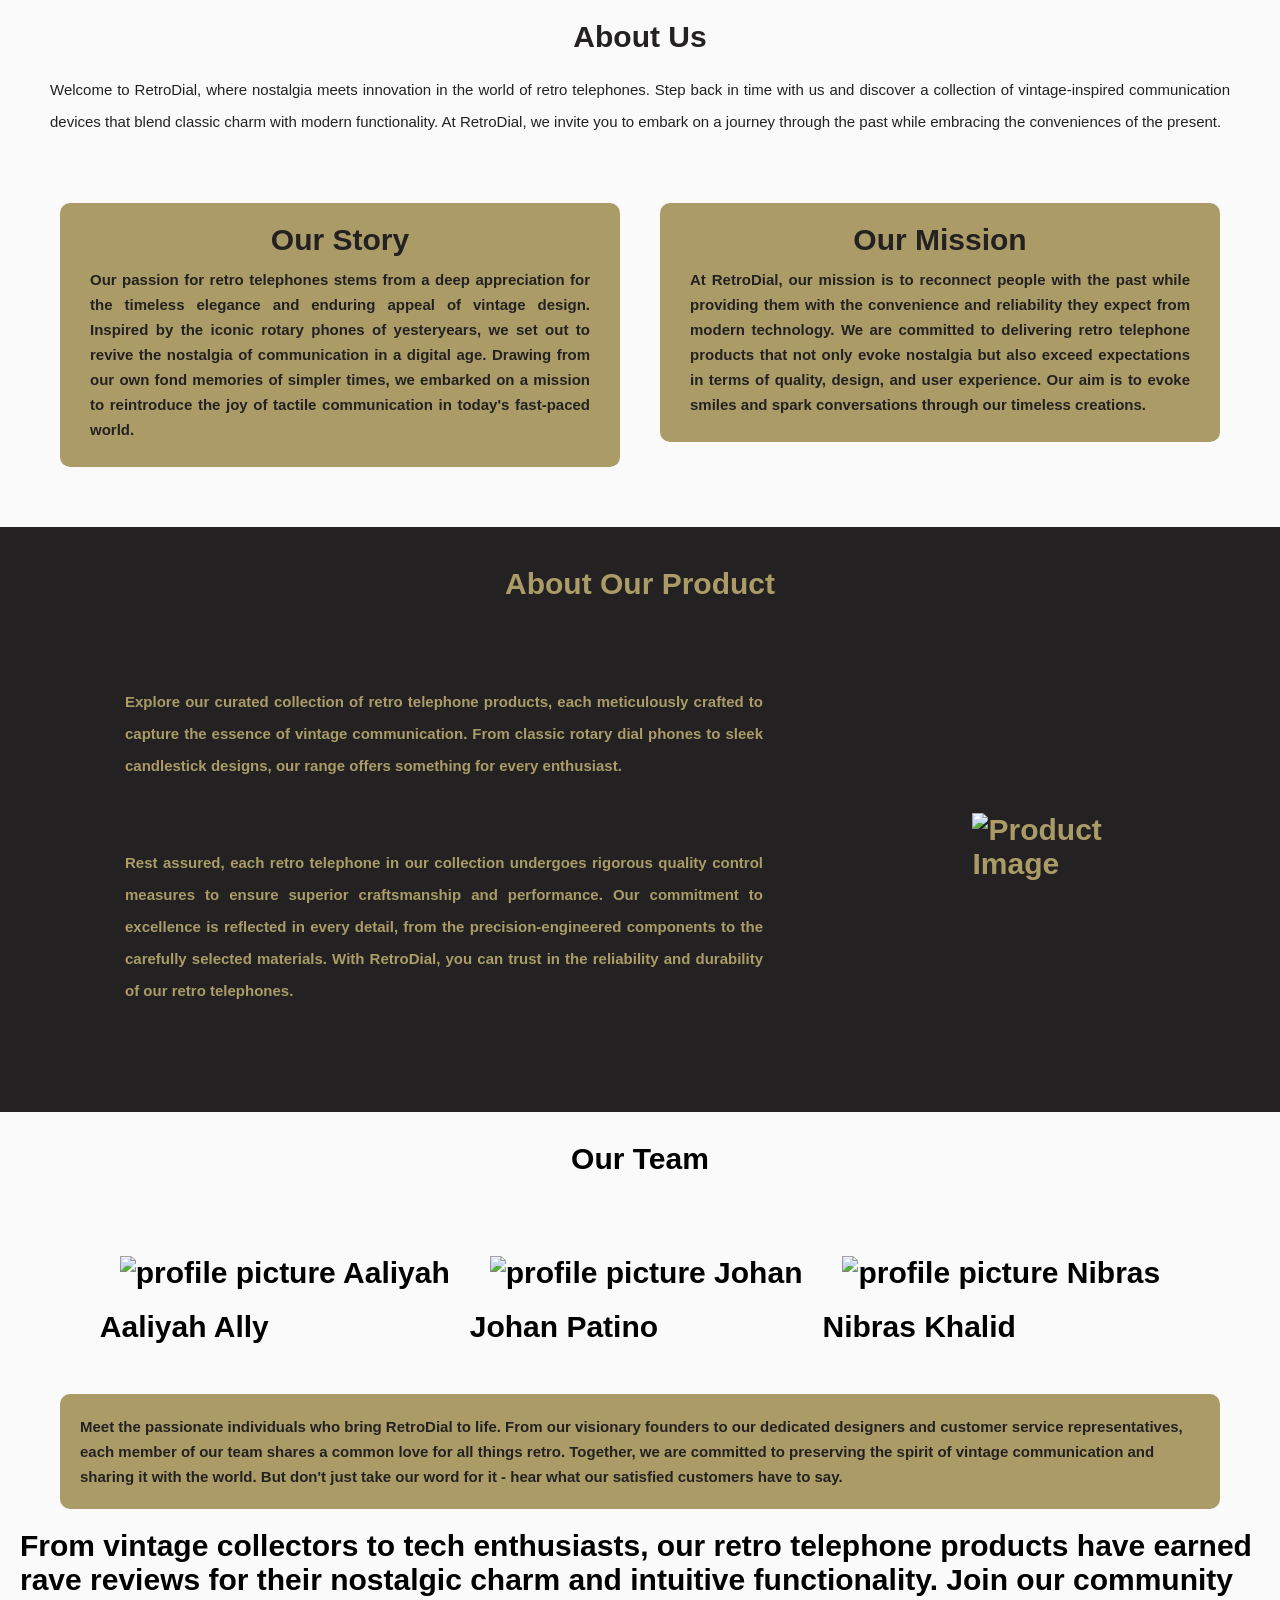
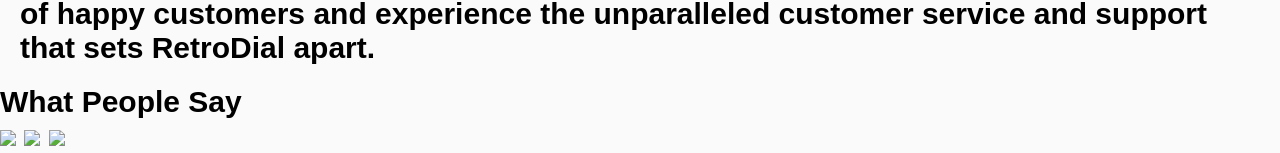
==== FINAL PROJECT/aboutpage.html @ 5457e92c "Update aboutpage.html" ====
<!DOCTYPE html>
<html lang="en">
<head>
    <meta charset="UTF-8">
    <meta name="viewport" content="width=device-width, initial-scale=1.0">
    <title>Aboutpage</title>
    <link  rel="stylesheet" href="about.css">       <!--links it to the stylesheet to apply css styles-->
</head>
<body>
        <main class="about-section">        <!--We can use semantic elements for readability-->   
                <h1 class="aboutUs">About Us</h1>

                <p class="text1">
                    Welcome to RetroDial, where nostalgia meets innovation in the world of retro telephones. 
                    Step back in time with us and discover a collection of vintage-inspired communication devices that blend classic charm with modern functionality. 
                    At RetroDial, we invite you to embark on a journey through the past while embracing the conveniences of the present.
                </p>

                <section class="StoryMission">
                    <div id="story-container">
                        <h3>Our Story</h3>
                        <p class="story">
                            Our passion for retro telephones stems from a deep appreciation for the timeless elegance and enduring appeal of vintage design. 
                            Inspired by the iconic rotary phones of yesteryears, we set out to revive the nostalgia of communication in a digital age. 
                            Drawing from our own fond memories of simpler times, we embarked on a mission to reintroduce the joy of tactile communication in today's fast-paced world.
                        </p>
                    </div>
                    <div id="mission-container">
                        <h3>Our Mission</h3>
                        <p class="mission">
                            At RetroDial, our mission is to reconnect people with the past while providing them with the convenience and reliability they expect from modern technology. 
                            We are committed to delivering retro telephone products that not only evoke nostalgia but also exceed expectations in terms of quality, design, and user experience. 
                            Our aim is to evoke smiles and spark conversations through our timeless creations.
                        </p>
                    </div>
                </section>
                <section  class="product-container">
                    <h1 class="heading2">About Our Product</h1>
                    <section  class="ProductInfo">
                        <article class="rangeQuality">
                            <div class="center-container">
                                <p class="range">
                                    Explore our curated collection of retro telephone products, each meticulously crafted to capture the essence of vintage communication. 
                                    From classic rotary dial phones to sleek candlestick designs, our range offers something for every enthusiast.
                                </p>
                                <p class="quality">
                                    Rest assured, each retro telephone in our collection undergoes rigorous quality control measures to ensure superior craftsmanship and performance. 
                                    Our commitment to excellence is reflected in every detail, from the precision-engineered components to the carefully selected materials. 
                                    With RetroDial, you can trust in the reliability and durability of our retro telephones.
                                </p>
                            </div>
                        </article>
                        <div class="image">
                             <img class="productImage" src="images /retroTelephone.png" alt="Product Image">
                        </div>  
                    </section>
                </section>

                <section  class="TR">
                    <h1 class="heading3">Our Team</h1>
                    <section  class="teamInfo">
                        <article class="teamReviews">
                            <section class="profile-container">
                                <div class="profileA">
                                    <img id="Aaliyah" src="images/Aaliyah.png" alt="profile picture Aaliyah"> 
                                    <p class="Aaliyah">Aaliyah Ally</p> 
                                </div> 
                                <div class="profileJ">
                                    <img id="Johan" src="images/Johan.png" alt="profile picture Johan">  
                                    <p class="Johan">Johan Patino</p>
                                </div> 
                                <div class="profileN">
                                    <img id="Nibras" src="images/Nibras.png" alt="profile picture Nibras">
                                    <p class="Nibras">Nibras Khalid</p>
                                </div> 
                            </section>
                            <p class="teamMembers">
                                Meet the passionate individuals who bring RetroDial to life. 
                                From our visionary founders to our dedicated designers and customer service representatives, each member of our team shares a common love for all things retro. 
                                Together, we are committed to preserving the spirit of vintage communication and sharing it with the world.
                                But don't just take our word for it - hear what our satisfied customers have to say. 
                            </p>
                            <p class="reviews">
                                From vintage collectors to tech enthusiasts, our retro telephone products have earned rave reviews for their nostalgic charm and intuitive functionality. 
                                Join our community of happy customers and experience the unparalleled customer service and support that sets RetroDial apart.
                            </p>
                        </article>
                    </section>
                </section>
                <section  class="ourReviews">
                    <h1 class="heading4">What People Say</h1>
                    <div  class="imageContainer">
                        <img src="images/12356.jpg">
                        <img src="images/213.jpg">
                        <img src="images/2148613052.jpg">
                    </div>
                </section>
        </main>
</body>
</html>
---- FINAL PROJECT/about.css ----
* {
    margin: 0;
    padding: 0;
    font-family: "open sans" ,sans-serif;
    box-sizing: border-box;
    font-size: 30px;
    font-weight: 700;
 }

body {
    font-family: 'Poppins', sans-serif;
    margin: 0;
    padding: 0;
    background-color: #fafafa;
    min-height: auto;
}
/* header  */
/* header {
    width: 100vw;
    display: flex; 
    justify-content: space-between;
    align-items: center;
    padding: 0px;
    margin-right: 0px;
    background-color: #897428b2;
    color: white;
    box-shadow: 0 2px 5px rgba(0, 0, 0, 0.1);
}

.logo img {
    max-width: 150px;
    height: auto;
    display: block;
    margin:0 auto;
}

nav ul {
    list-style: none;
    display: flex;
}

nav li {
    margin-right: 20px;
    cursor: pointer;
    font-weight: 500;
    font-size: 16px;
    color: #e0e0e0;
    transition: color 0.3s; 
}

nav li:hover {
    color: #ffffff; 
} */


.aboutUs {
    margin: 20px 50px;
    font-size: 30px;
    font-weight: 900;
    text-align: center;
    color: rgb(35, 33, 33);
}

.text1 {
    font-size: 15px;
    font-weight: 500;
    color: rgb(35, 33, 33);
    line-height: 20px;
    text-align: justify;
    margin-bottom: 25px;
    margin: 0 50px 25px 50px;
    line-height: 32px;
}

.StoryMission {
    display: flex;
    flex-direction: row;
    justify-content: space-between;
    align-items: flex-start;
    margin:  20px;
    padding: 20px;
}

#story-container, #mission-container {
    display: flex;
    flex-direction: column;
    align-items: center;
    width: 50vw;
    border: none;
    border-radius: 10px;
    color: rgb(35, 33, 33);
    background-color: #AB9C67;
    padding-top: 20px;
    margin: 20px;
}

#story-container h3, #mission-container h3 {
    padding-bottom: 10px;
}


.story, .mission {
    font-size: 15px;
    text-align: justify;
    margin-bottom: 25px;
    padding: 0 30px;
    color: rgb(35, 33, 33);
    line-height: 25px;

}
/* ______________________________________________________ */
.heading2 {
    margin: 20px;
    font-size: 30px;
    font-weight: 900;
    text-align: center;
}

.product-container {
    background-color:rgb(35, 33, 33);
    color: #AB9C67;
    margin: 0;
    padding: 20px;
}

.ProductInfo {
    display: flex;
    flex-direction: row;
    margin:  20px;
    justify-content: space-evenly;
    
}

.rangeQuality {
    font-size: 15px;
    width: 80%;
    line-height: 20px;
    text-align: justify;
    /* margin-bottom: 25px; */
    padding: 20px 30px;
}

.range, .quality {
    font-size: 15px;
    width: 80%;
    line-height: 20px;
    text-align: justify;
    margin: 25px;
    padding: 20px 30px;
    line-height: 32px;

}

.image {
    display: flex;
    flex-direction: column;
    align-items: center;
    justify-content: center;
    margin-right: 50px;
}

.productImage {
    max-width: 30vw; 
    height: auto; 
    margin: 0 auto; 
}

/* ____________________________________________________________ */

.TR {
    background-color: #fafafa;
}

.heading3 {
    margin: 30px 20px;
    font-size: 30px;
    font-weight: 900;
    text-align: center;
}

.profileP {
    display: flex;
    justify-content: space-evenly;
}

#Aaliyah, #Johan, #Nibras {
    display: flex;
    justify-content: center;
    margin: 20px;
}

.profile-container {
    display: flex;
    justify-content: space-evenly;
    margin: 30px;
}

.teamMembers {
    display: flex;
    flex-direction: column;
    align-items: center;
    border-radius: 10px;
    color: rgb(35, 33, 33);
    background-color: #AB9C67;
    padding: 20px;
    margin: 20px 40px;
    font-size: 15px;
    line-height: 25px;
}

.teamReviews {
    display: flex;
    flex-direction: column;
    margin:  20px;
    justify-content: space-evenly;
    align-items: center;
    
}


/* .footer {
    display: flex;
    flex-flow: row wrap;
    justify-content: space-between;
    width: 100%;
    height: auto;
    background-color: #AB9C67;
    padding: 1em;
    box-shadow: 0 2px 5px rgba(0, 0, 0, 0.1);
}

.copyright {
    font-size: 20px;
    font-weight: 500;
    color: #ffffff;
    padding: 16px;
}

.socials {
    display: flex;
    flex-direction: row;
}

.facebook, .instagram, .threads, .twitter {
    padding: 20px 15px;
} */
 
 @media screen and (max-width:1200px){
    .inner-container {
        padding: 80px;
    }
 }

 @media screen and (max-width:600px){ 
    .about-section {
        background-size: 100%;
        padding: 0;
    }
    .inner-container {
        padding: 60px;
    }
 }
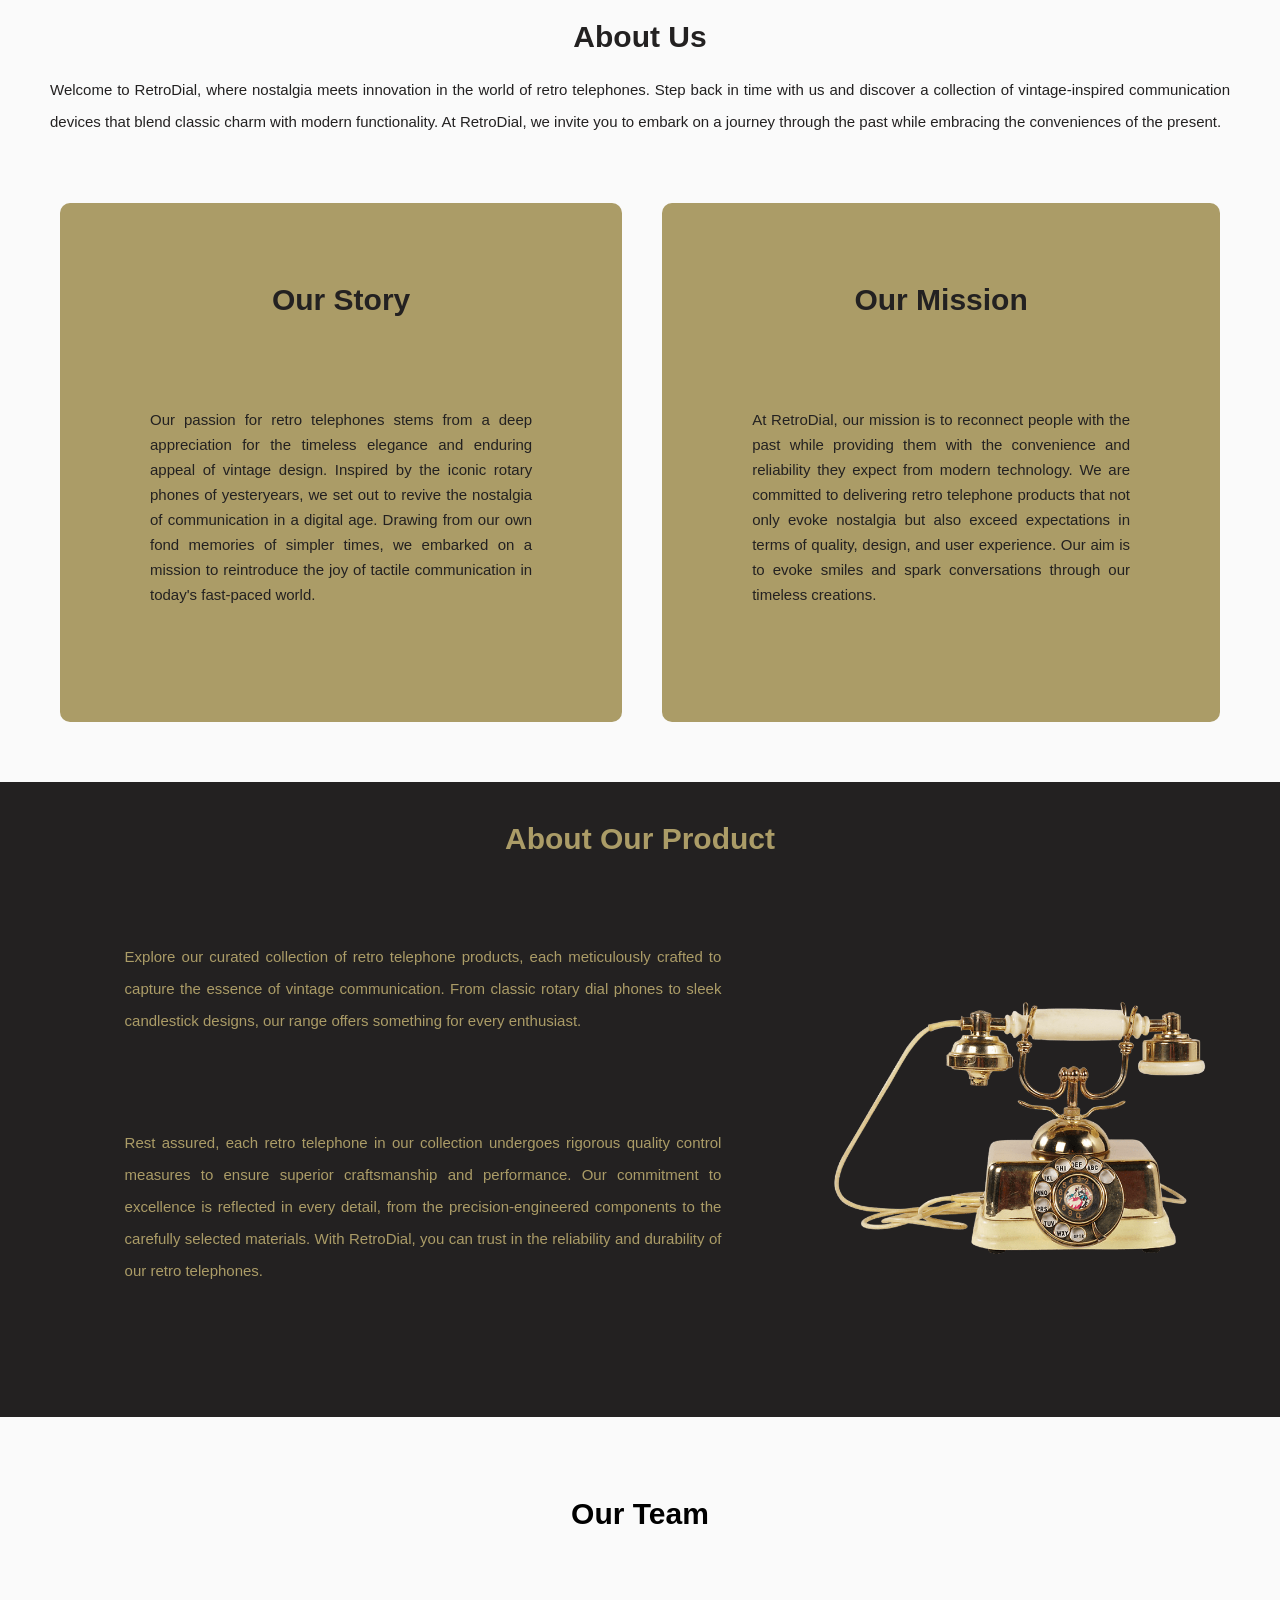
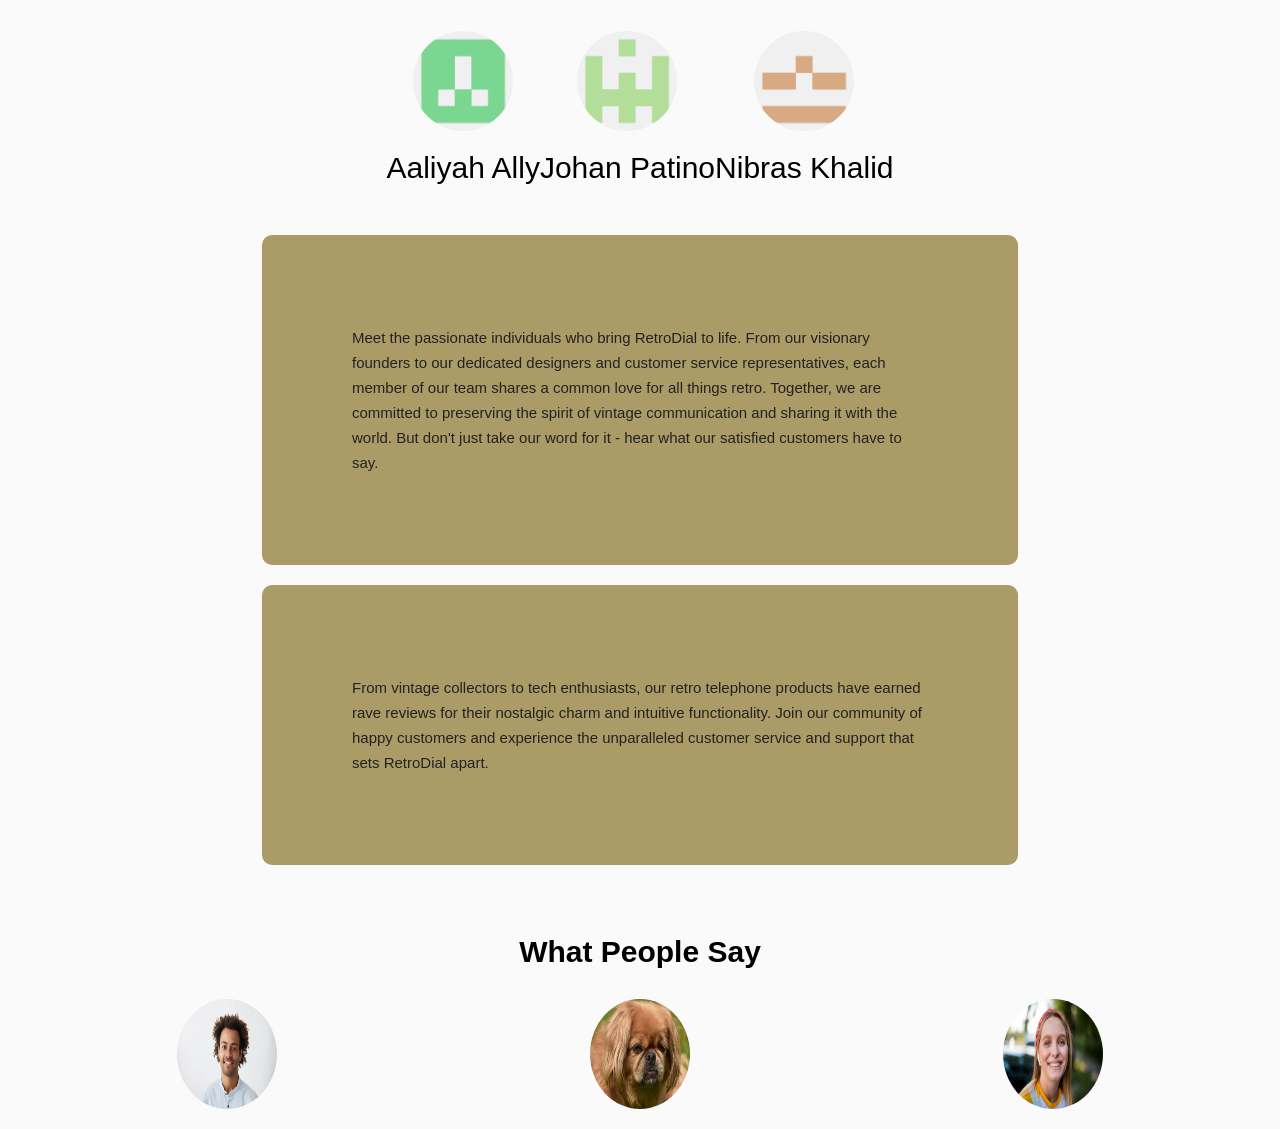
==== commit a207b867: "Update aboutpage.html" ====
--- a/FINAL PROJECT/aboutpage.html
+++ b/FINAL PROJECT/aboutpage.html
@@ -5,8 +5,11 @@
     <meta name="viewport" content="width=device-width, initial-scale=1.0">
     <title>Aboutpage</title>
     <link  rel="stylesheet" href="about.css">       <!--links it to the stylesheet to apply css styles-->
+    <link href="header-footer.css" type="text/css" rel="stylesheet">
 </head>
 <body>
+    <header class="vintagehead"></header>
+
         <main class="about-section">        <!--We can use semantic elements for readability-->   
                 <h1 class="aboutUs">About Us</h1>
 
@@ -51,7 +54,7 @@
                             </div>
                         </article>
                         <div class="image">
-                             <img class="productImage" src="images /retroTelephone.png" alt="Product Image">
+                             <img class="productImage" src="photos/retroTelephone.png" alt="Product Image">
                         </div>  
                     </section>
                 </section>
@@ -62,15 +65,15 @@
                         <article class="teamReviews">
                             <section class="profile-container">
                                 <div class="profileA">
-                                    <img id="Aaliyah" src="images/Aaliyah.png" alt="profile picture Aaliyah"> 
+                                    <img id="Aaliyah" src="photos/Aaliyah.png" alt="profile picture Aaliyah"> 
                                     <p class="Aaliyah">Aaliyah Ally</p> 
                                 </div> 
                                 <div class="profileJ">
-                                    <img id="Johan" src="images/Johan.png" alt="profile picture Johan">  
+                                    <img id="Johan" src="photos/Johan.png" alt="profile picture Johan">  
                                     <p class="Johan">Johan Patino</p>
                                 </div> 
                                 <div class="profileN">
-                                    <img id="Nibras" src="images/Nibras.png" alt="profile picture Nibras">
+                                    <img id="Nibras" src="photos/Nibras.png" alt="profile picture Nibras">
                                     <p class="Nibras">Nibras Khalid</p>
                                 </div> 
                             </section>
@@ -90,11 +93,14 @@
                 <section  class="ourReviews">
                     <h1 class="heading4">What People Say</h1>
                     <div  class="imageContainer">
-                        <img src="images/12356.jpg">
-                        <img src="images/213.jpg">
-                        <img src="images/2148613052.jpg">
+                        <img src="photos/12356.jpg">
+                        <img src="photos/213.jpg">
+                        <img src="photos/2148613052.jpg">
                     </div>
                 </section>
         </main>
+        <footer class="vintagefooter"></footer>
+        
+        <script src="header-footer.js"></script>
 </body>
 </html>
--- a/FINAL PROJECT/about.css
+++ b/FINAL PROJECT/about.css
@@ -1,58 +1,16 @@
 * {
     margin: 0;
     padding: 0;
-    font-family: "open sans" ,sans-serif;
-    box-sizing: border-box;
-    font-size: 30px;
-    font-weight: 700;
- }
-
+    font-size: 30px;
+    font-family:'Gill Sans', 'Gill Sans MT', Calibri, 'Trebuchet MS', sans-serif;
+
+}
 body {
-    font-family: 'Poppins', sans-serif;
-    margin: 0;
-    padding: 0;
     background-color: #fafafa;
-    min-height: auto;
-}
-/* header  */
-/* header {
-    width: 100vw;
-    display: flex; 
-    justify-content: space-between;
-    align-items: center;
-    padding: 0px;
-    margin-right: 0px;
-    background-color: #897428b2;
-    color: white;
-    box-shadow: 0 2px 5px rgba(0, 0, 0, 0.1);
-}
-
-.logo img {
-    max-width: 150px;
-    height: auto;
-    display: block;
-    margin:0 auto;
-}
-
-nav ul {
-    list-style: none;
-    display: flex;
-}
-
-nav li {
-    margin-right: 20px;
-    cursor: pointer;
-    font-weight: 500;
-    font-size: 16px;
-    color: #e0e0e0;
-    transition: color 0.3s; 
-}
-
-nav li:hover {
-    color: #ffffff; 
-} */
-
-
+}
+
+
+/* --------ABOUT US----------- */
 .aboutUs {
     margin: 20px 50px;
     font-size: 30px;
@@ -60,7 +18,6 @@
     text-align: center;
     color: rgb(35, 33, 33);
 }
-
 .text1 {
     font-size: 15px;
     font-weight: 500;
@@ -71,7 +28,6 @@
     margin: 0 50px 25px 50px;
     line-height: 32px;
 }
-
 .StoryMission {
     display: flex;
     flex-direction: row;
@@ -80,12 +36,11 @@
     margin:  20px;
     padding: 20px;
 }
-
 #story-container, #mission-container {
     display: flex;
     flex-direction: column;
     align-items: center;
-    width: 50vw;
+    max-width: 70%;
     border: none;
     border-radius: 10px;
     color: rgb(35, 33, 33);
@@ -93,36 +48,34 @@
     padding-top: 20px;
     margin: 20px;
 }
-
 #story-container h3, #mission-container h3 {
-    padding-bottom: 10px;
-}
-
-
+    padding-top: 60px;
+}
 .story, .mission {
     font-size: 15px;
     text-align: justify;
     margin-bottom: 25px;
-    padding: 0 30px;
+    padding: 90px;
     color: rgb(35, 33, 33);
     line-height: 25px;
 
 }
-/* ______________________________________________________ */
+
+
+/* --------ABOUT OUR PRODUCT----------- */
+.product-container {
+    background-color:rgb(35, 33, 33);
+    max-width: 100vw;
+    color: #AB9C67;
+    margin: 0;
+    padding: 20px 0;
+}
 .heading2 {
     margin: 20px;
     font-size: 30px;
     font-weight: 900;
     text-align: center;
 }
-
-.product-container {
-    background-color:rgb(35, 33, 33);
-    color: #AB9C67;
-    margin: 0;
-    padding: 20px;
-}
-
 .ProductInfo {
     display: flex;
     flex-direction: row;
@@ -130,16 +83,14 @@
     justify-content: space-evenly;
     
 }
-
 .rangeQuality {
     font-size: 15px;
     width: 80%;
     line-height: 20px;
     text-align: justify;
-    /* margin-bottom: 25px; */
+    margin-bottom: 25px;
     padding: 20px 30px;
 }
-
 .range, .quality {
     font-size: 15px;
     width: 80%;
@@ -150,7 +101,11 @@
     line-height: 32px;
 
 }
-
+.center-container {
+    display: flex;
+    flex-direction: column;
+    align-items: center;
+}
 .image {
     display: flex;
     flex-direction: column;
@@ -158,17 +113,22 @@
     justify-content: center;
     margin-right: 50px;
 }
-
 .productImage {
     max-width: 30vw; 
     height: auto; 
     margin: 0 auto; 
 }
 
-/* ____________________________________________________________ */
+
+/* --------OUR TEAM----------- */
 
 .TR {
+    display: flex;
+    flex-direction: column;
+    align-items: center;
+    justify-content: center;
     background-color: #fafafa;
+    margin: 50px;
 }
 
 .heading3 {
@@ -177,33 +137,52 @@
     font-weight: 900;
     text-align: center;
 }
-
+.teamInfo {
+    display: flex;
+    flex-direction: column;
+    align-items: center;
+}
 .profileP {
     display: flex;
     justify-content: space-evenly;
-}
-
+    gap: 25%;
+}
+.profileA, .profileJ, .profileN {
+    display: flex;
+    flex-direction: column;
+    /* justify-content: space-around; */
+    align-items: center;
+    /* gap: 38%; */
+
+}
 #Aaliyah, #Johan, #Nibras {
     display: flex;
+    flex-wrap: wrap;
     justify-content: center;
+    align-items: center;
     margin: 20px;
-}
-
+    max-width: 100px;
+    max-height: 100px;
+    border-radius: 50%;
+}
+.Aaliyah, .Johan, .Nibras {
+    text-align: center;
+}
 .profile-container {
     display: flex;
-    justify-content: space-evenly;
+    flex-direction: row;
+    flex-wrap: wrap;
+    justify-content: space-between;
+    align-items: center;
     margin: 30px;
 }
 
-.teamMembers {
-    display: flex;
-    flex-direction: column;
-    align-items: center;
+.teamMembers, .reviews {
     border-radius: 10px;
     color: rgb(35, 33, 33);
     background-color: #AB9C67;
-    padding: 20px;
-    margin: 20px 40px;
+    padding: 90px;
+    max-width: 45vw;
     font-size: 15px;
     line-height: 25px;
 }
@@ -211,11 +190,32 @@
 .teamReviews {
     display: flex;
     flex-direction: column;
+    gap: 20px;
     margin:  20px;
     justify-content: space-evenly;
     align-items: center;
     
 }
+
+/* --------What People Say----------- */
+.heading4 {
+    margin: 30px 20px;
+    font-size: 30px;
+    font-weight: 900;
+    text-align: center;
+}
+.imageContainer {
+    display: flex;
+    flex-direction: row;
+    margin: 20px;
+    justify-content: space-around;
+}
+.imageContainer img {
+    max-width: 100px;
+    height: 110px;
+    border-radius: 50%;
+}
+
 
 
 /* .footer {
@@ -244,19 +244,91 @@
 .facebook, .instagram, .threads, .twitter {
     padding: 20px 15px;
 } */
+
+
  
- @media screen and (max-width:1200px){
-    .inner-container {
-        padding: 80px;
-    }
+ @media screen and (max-width:960px){ 
+    /* --------ABOUT US----------- */
+    .StoryMission {
+        flex-direction: column;
+        align-items: center;
+    }
+    #story-container, #mission-container {
+        min-width:90vw;
+    }
+    #story-container h3, #mission-container h3 {
+        padding-top: 10px;
+    }
+    .story, .mission {
+        padding: 40px;
+    }
+    /* --------ABOUT OUR PRODUCT----------- */
+    .ProductInfo {
+        flex-direction: column;
+        align-items: center;
+        text-align:center;
+        padding: 0;
+        margin: 0;
+    }
+    .rangeQuality {
+        padding: 0;
+    }
+    .range, .quality {
+        margin: 0;
+        padding: 0;
+        
+    }
+    .center-container {
+        align-items: center;
+    }
+    .productImage {
+        max-width: 60vw;
+    }
+    /* --------OUR Team----------- */
+    .TR {
+        justify-content: center;
+        align-items: center;
+    }
+    .teamMembers, .reviews {
+        max-width: 90vw;
+        padding: 40px;
+    }
+    .profile-container {
+        flex-direction: row;
+        align-items: center;
+        justify-content: space-around;
+    }
+    #Aaliyah, #Johan, #Nibras {
+        text-align: center;
+        align-items: center;
+    }
+    /* --------What People Say----------- */
  }
 
- @media screen and (max-width:600px){ 
-    .about-section {
-        background-size: 100%;
-        padding: 0;
-    }
-    .inner-container {
-        padding: 60px;
+
+ 
+ @media screen and (max-width: 400px) {
+    /* --------OUR Team----------- */
+    .profile-container {
+        flex-direction: column;
+        align-items: center;
+        justify-content: space-around;
+
+    }
+    #Aaliyah, #Johan, #Nibras {
+        align-items: center;
+        margin: 20px;
+    }
+    .teamMembers, .reviews {
+        min-width: 60vw;
+        padding: 40px;
+        text-align: justify;
     }
  }
+
+ @media screen and (max-width: 200px) {
+    
+    .teamMembers, .reviews {
+        text-align: justify;
+    }
+ }
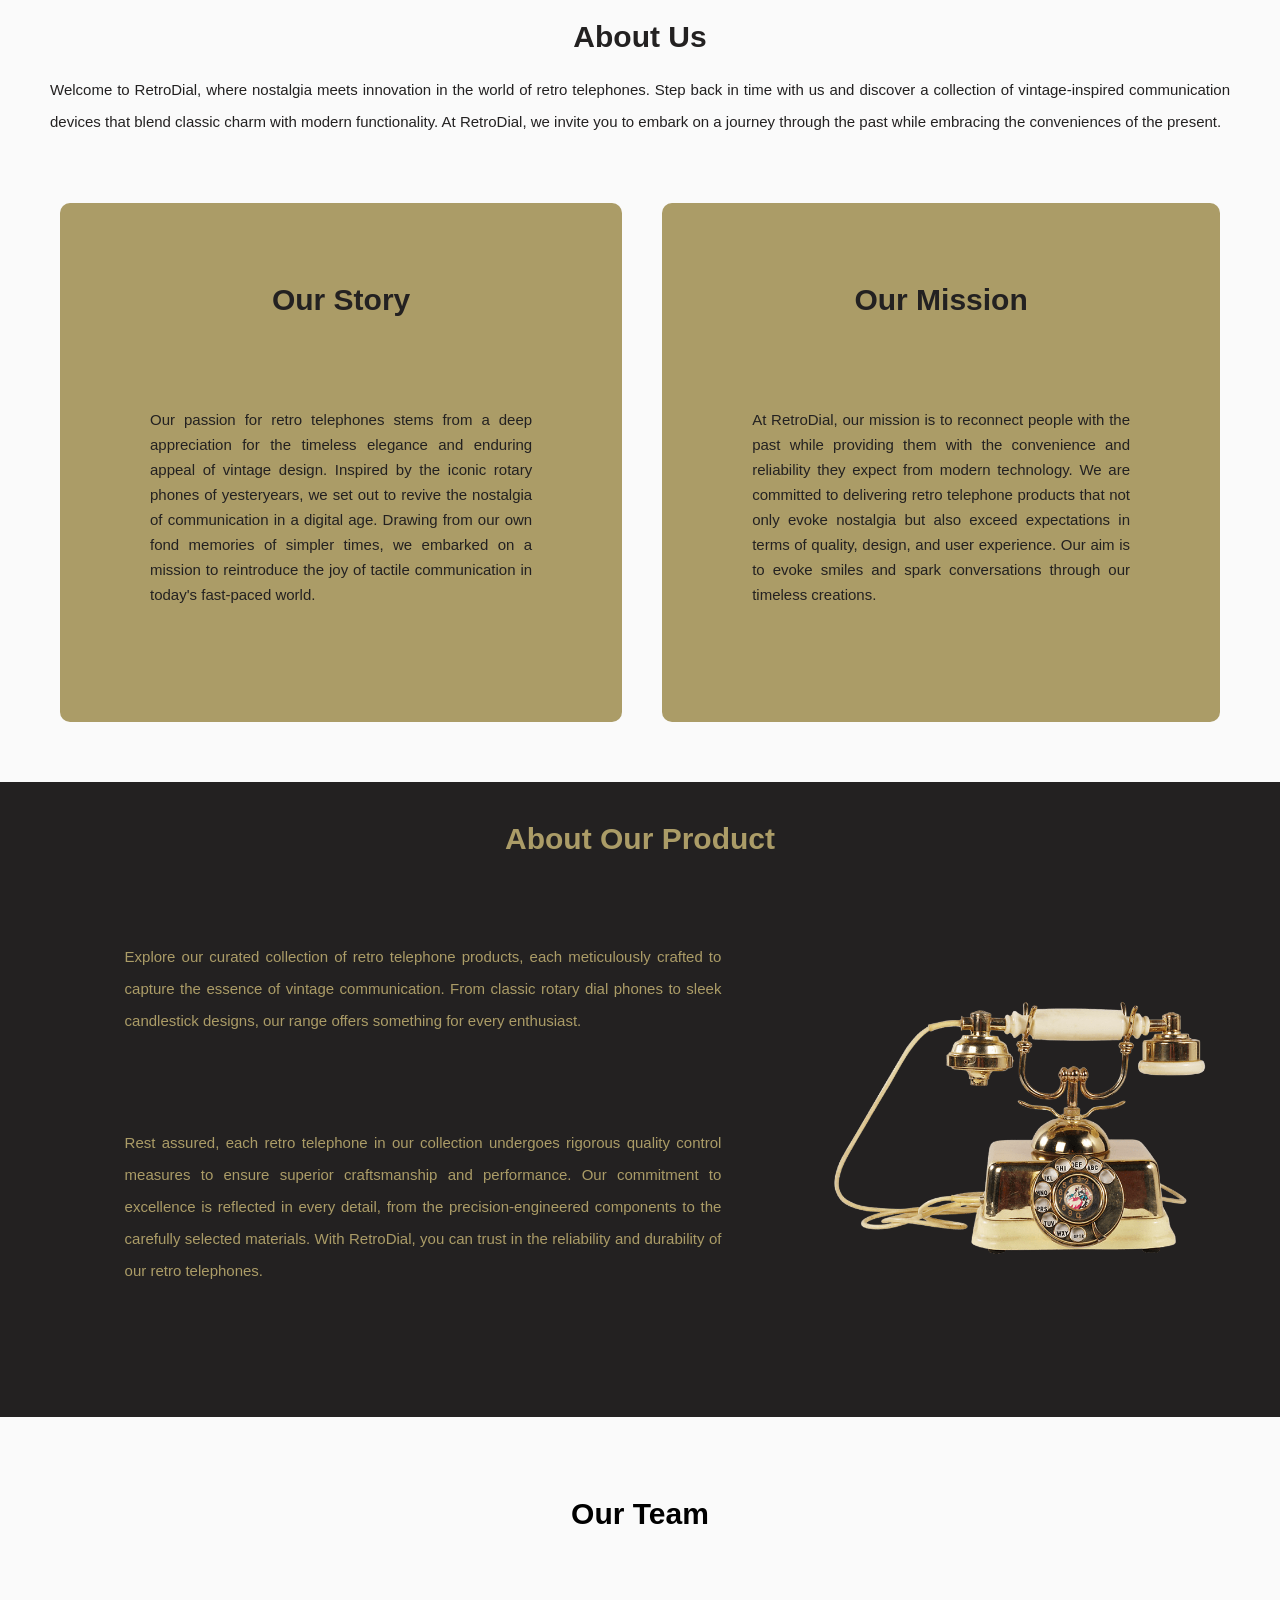
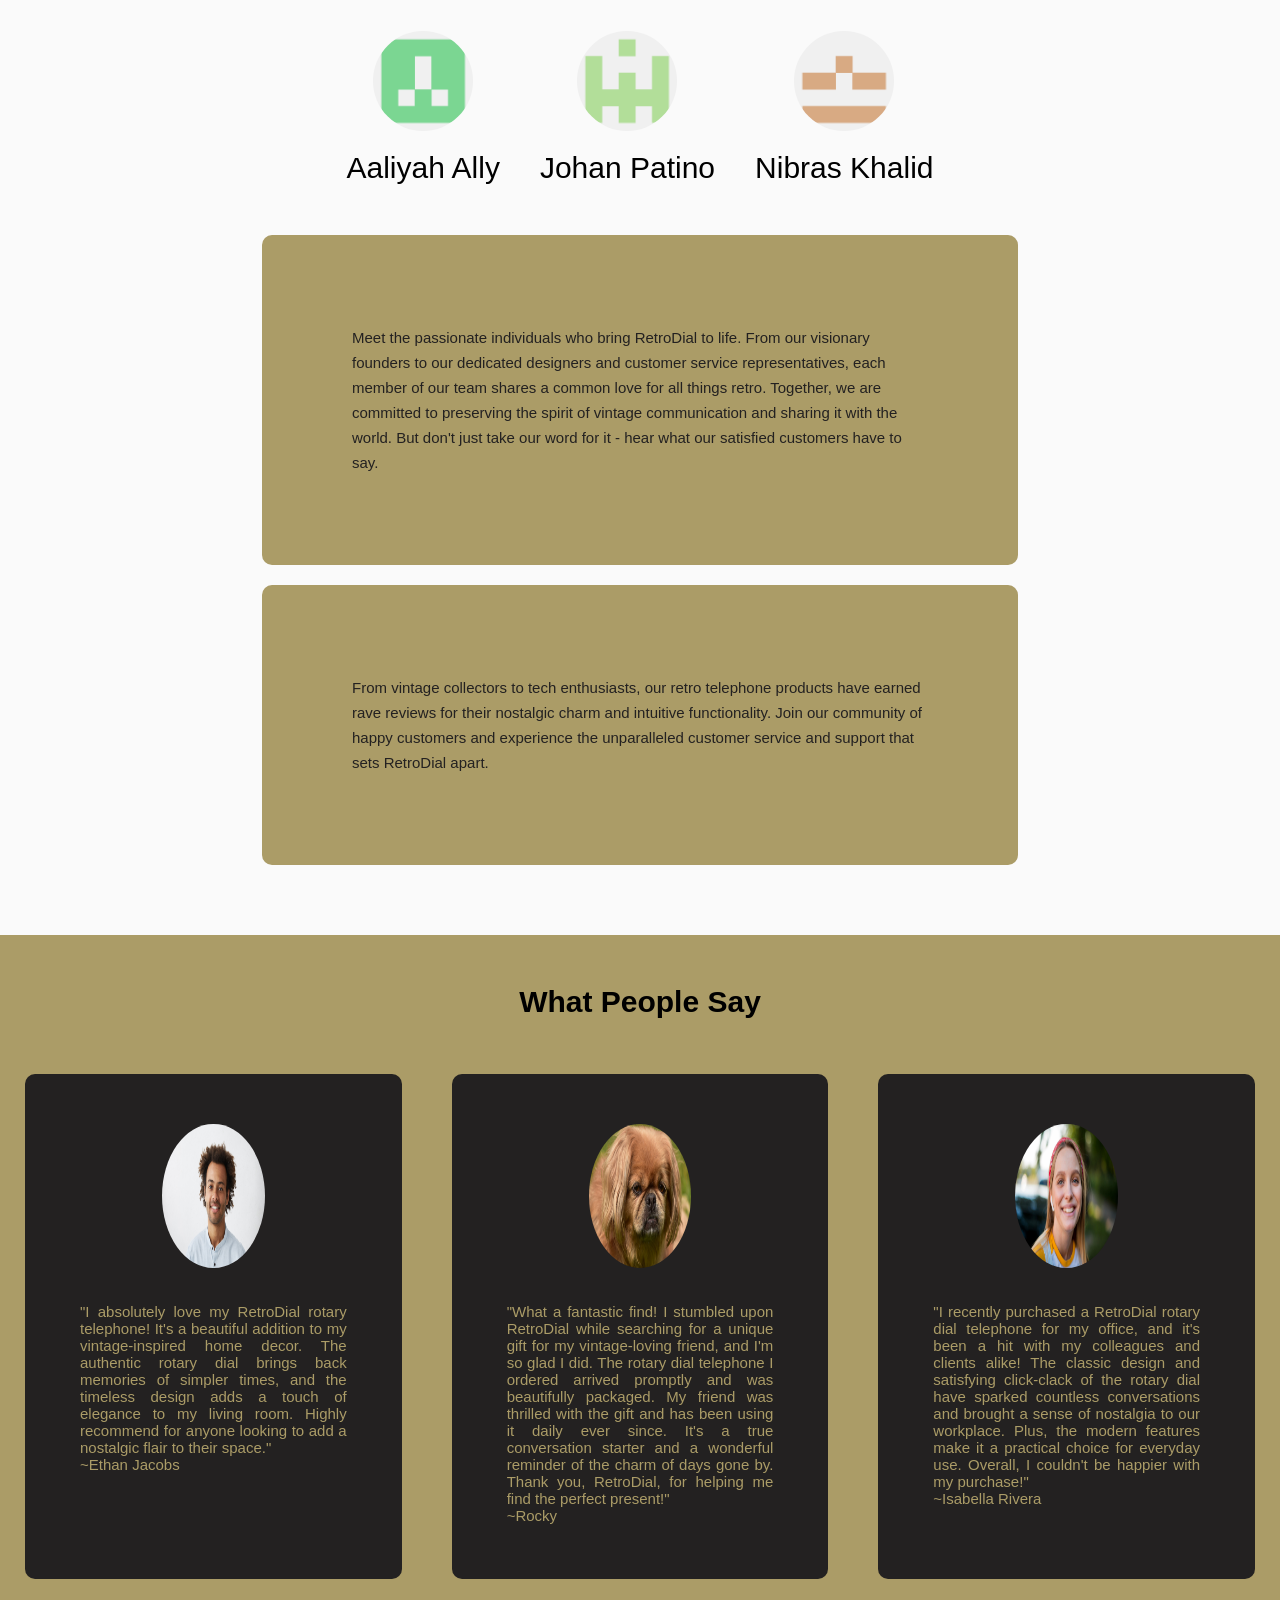
==== commit 8ba56711: "Completed About Page" ====
--- a/FINAL PROJECT/aboutpage.html
+++ b/FINAL PROJECT/aboutpage.html
@@ -9,10 +9,9 @@
 </head>
 <body>
     <header class="vintagehead"></header>
+        <main class="about-section">    
 
-        <main class="about-section">        <!--We can use semantic elements for readability-->   
                 <h1 class="aboutUs">About Us</h1>
-
                 <p class="text1">
                     Welcome to RetroDial, where nostalgia meets innovation in the world of retro telephones. 
                     Step back in time with us and discover a collection of vintage-inspired communication devices that blend classic charm with modern functionality. 
@@ -90,17 +89,38 @@
                         </article>
                     </section>
                 </section>
-                <section  class="ourReviews">
-                    <h1 class="heading4">What People Say</h1>
-                    <div  class="imageContainer">
-                        <img src="photos/12356.jpg">
-                        <img src="photos/213.jpg">
-                        <img src="photos/2148613052.jpg">
-                    </div>
+                <section class="PR">
+                    <h1 class="heading3">What People Say</h1>
+                    <section class="cards">
+                        <section class="card-container">
+                            <section class="ethan">      
+                                <p class="imageBox">
+                                    <img class="ethanImage" src="photos/12356.jpg">                    
+                                </p>
+                                <p class="ethanReview">"I absolutely love my RetroDial rotary telephone! It's a beautiful addition to my vintage-inspired home decor. The authentic rotary dial brings back memories of simpler times, and the timeless design adds a touch of elegance to my living room. Highly recommend for anyone looking to add a nostalgic flair to their space."<br>~Ethan Jacobs</p>       
+                            </section>
+                        </section>
+                        <section class="card-container">
+                            <section class="rocky">      
+                                <p class="imageBox">
+                                    <img class="rockyImage" src="photos/213.jpg">                    
+                                </p>
+                                <p class="rockyReview">"What a fantastic find! I stumbled upon RetroDial while searching for a unique gift for my vintage-loving friend, and I'm so glad I did. The rotary dial telephone I ordered arrived promptly and was beautifully packaged. My friend was thrilled with the gift and has been using it daily ever since. It's a true conversation starter and a wonderful reminder of the charm of days gone by. Thank you, RetroDial, for helping me find the perfect present!"<br>~Rocky</p>       
+                            </section>
+                        </section>
+                        <section class="card-container">
+                            <section class="isabella">      
+                                <p class="imageBox">
+                                    <img class="isabellaImage" src="photos/2148613052.jpg">                    
+                                </p>
+                                <p class="isabellaReview">"I recently purchased a RetroDial rotary dial telephone for my office, and it's been a hit with my colleagues and clients alike! The classic design and satisfying click-clack of the rotary dial have sparked countless conversations and brought a sense of nostalgia to our workplace. Plus, the modern features make it a practical choice for everyday use. Overall, I couldn't be happier with my purchase!"<br>~Isabella Rivera</p>       
+                            </section>
+                        </section>
+                    </section>
                 </section>
         </main>
-        <footer class="vintagefooter"></footer>
+    <footer class="vintagefooter"></footer>
         
-        <script src="header-footer.js"></script>
+    <script src="header-footer.js"></script>
 </body>
 </html>
--- a/FINAL PROJECT/about.css
+++ b/FINAL PROJECT/about.css
@@ -118,10 +118,7 @@
     height: auto; 
     margin: 0 auto; 
 }
-
-
 /* --------OUR TEAM----------- */
-
 .TR {
     display: flex;
     flex-direction: column;
@@ -129,6 +126,7 @@
     justify-content: center;
     background-color: #fafafa;
     margin: 50px;
+    max-width: 100vw;
 }
 
 .heading3 {
@@ -175,6 +173,7 @@
     justify-content: space-between;
     align-items: center;
     margin: 30px;
+    gap: 40px;
 }
 
 .teamMembers, .reviews {
@@ -198,7 +197,13 @@
 }
 
 /* --------What People Say----------- */
+.PR {
+    background-color: #AB9C67;
+    max-width: 100vw;
+    padding: 20px 0;
+}
 .heading4 {
+    color: rgb(35, 33, 33);
     margin: 30px 20px;
     font-size: 30px;
     font-weight: 900;
@@ -215,38 +220,46 @@
     height: 110px;
     border-radius: 50%;
 }
-
-
-
-/* .footer {
-    display: flex;
-    flex-flow: row wrap;
+.cards {
+    display: flex;
+    flex-direction: row;
     justify-content: space-between;
-    width: 100%;
-    height: auto;
-    background-color: #AB9C67;
-    padding: 1em;
-    box-shadow: 0 2px 5px rgba(0, 0, 0, 0.1);
-}
-
-.copyright {
-    font-size: 20px;
-    font-weight: 500;
-    color: #ffffff;
-    padding: 16px;
-}
-
-.socials {
-    display: flex;
-    flex-direction: row;
-}
-
-.facebook, .instagram, .threads, .twitter {
-    padding: 20px 15px;
-} */
-
-
- 
+    font-size: 15px;
+}
+.card-container {
+    display: flex;
+    flex-direction: column;
+    width: 80%;
+    background-color: rgb(35, 33, 33);
+    border-radius: 10px;
+    margin: 25px;
+}
+.ethan, .isabella, .rocky {
+    display: flex;
+    flex-direction: column;
+    align-items: center;
+    padding: 20px;
+}
+.ethanImage, .isabellaImage, .rockyImage {
+    width: 8vw;
+    height: 16vh;
+    border-radius: 50%;
+}
+.imageBox {
+    display: flex;
+    align-items: center;
+    padding-top: 30px;
+}
+.ethanReview, .isabellaReview, .rockyReview {
+    text-align: justify;
+    font-weight: 300;
+    color: #AB9C67;
+    font-size: 15px;
+    margin: 35px;
+}
+
+
+
  @media screen and (max-width:960px){ 
     /* --------ABOUT US----------- */
     .StoryMission {
@@ -303,6 +316,17 @@
         align-items: center;
     }
     /* --------What People Say----------- */
+    .cards {
+        flex-direction: column;
+        align-items: center;
+    }
+    .card-container {
+        max-width: 90vw;
+    }
+    .ethanImage, .isabellaImage, .rockyImage {
+        width: 15vw;
+        height: auto;
+    }
  }
 
 
@@ -324,11 +348,9 @@
         padding: 40px;
         text-align: justify;
     }
+    .ethanImage, .isabellaImage, .rockyImage {
+        width: 40vw;
+        height: auto;
+    }
  }
 
- @media screen and (max-width: 200px) {
-    
-    .teamMembers, .reviews {
-        text-align: justify;
-    }
- }
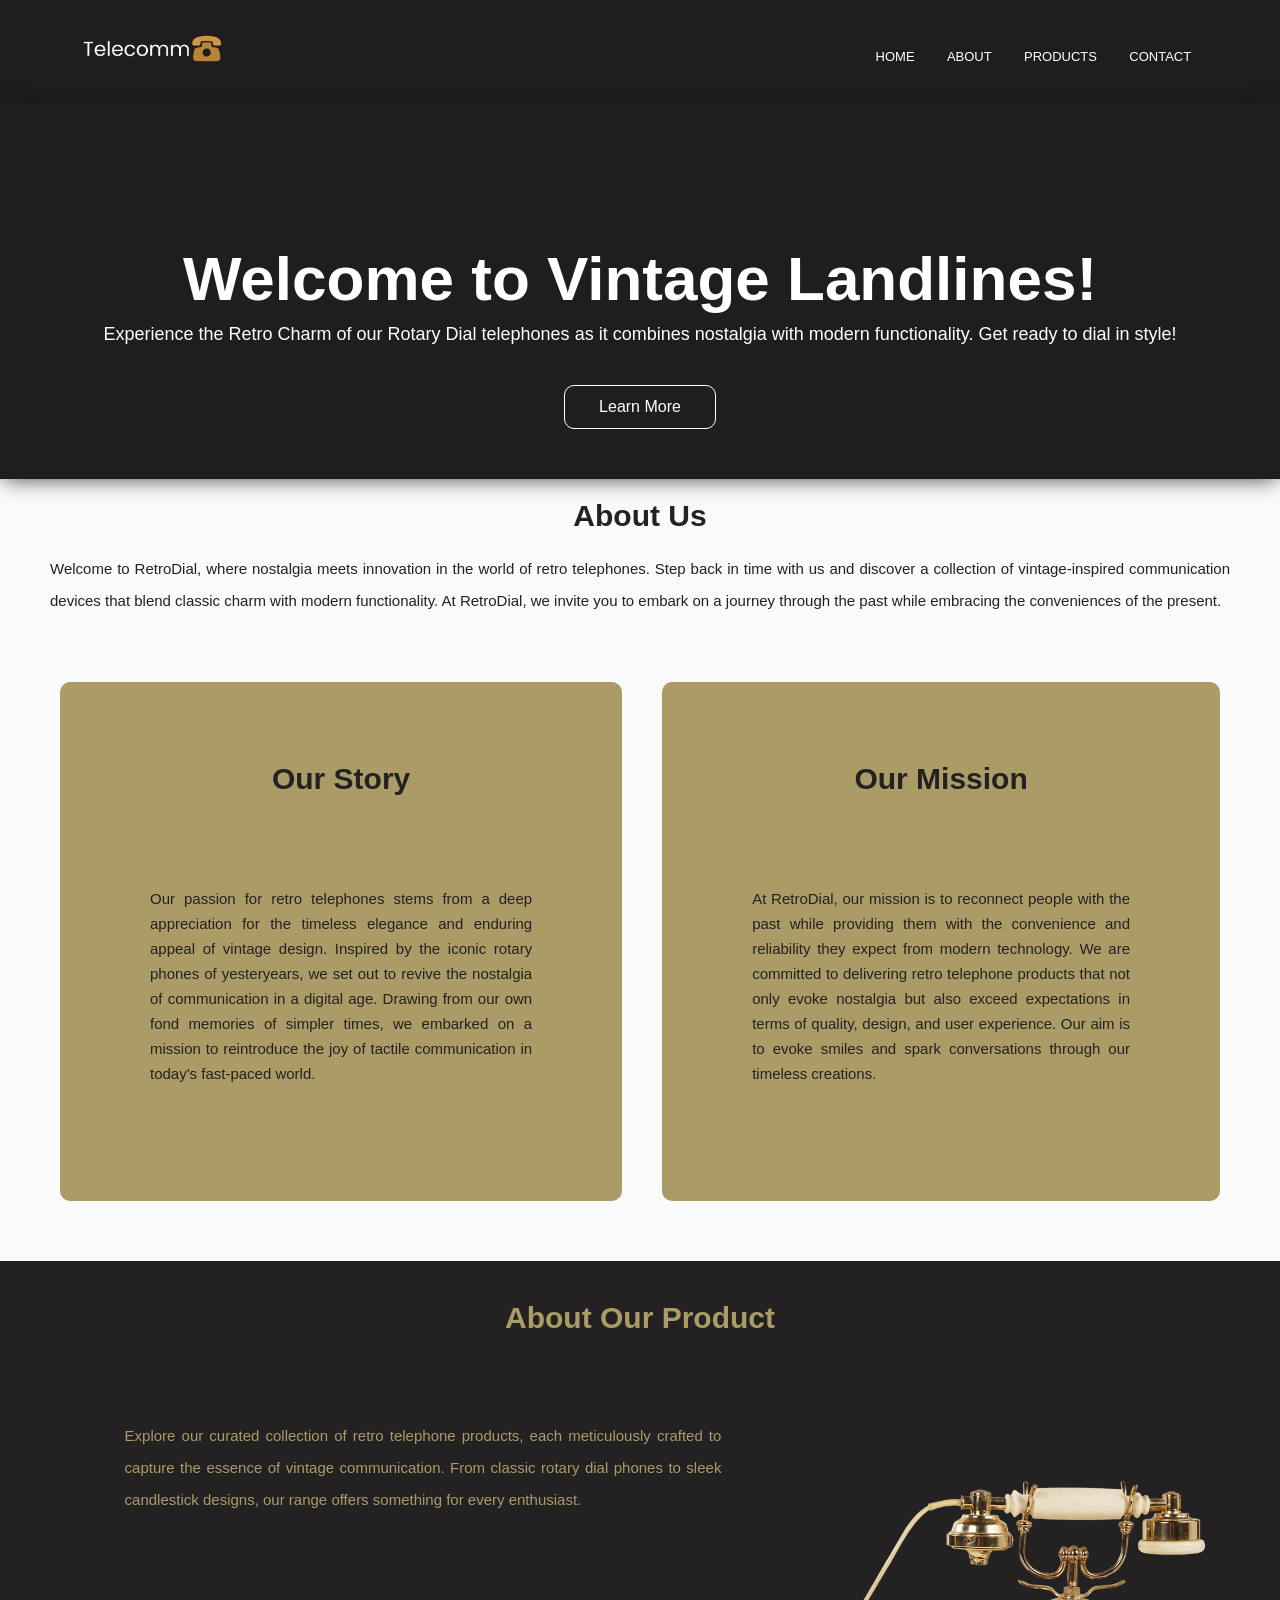
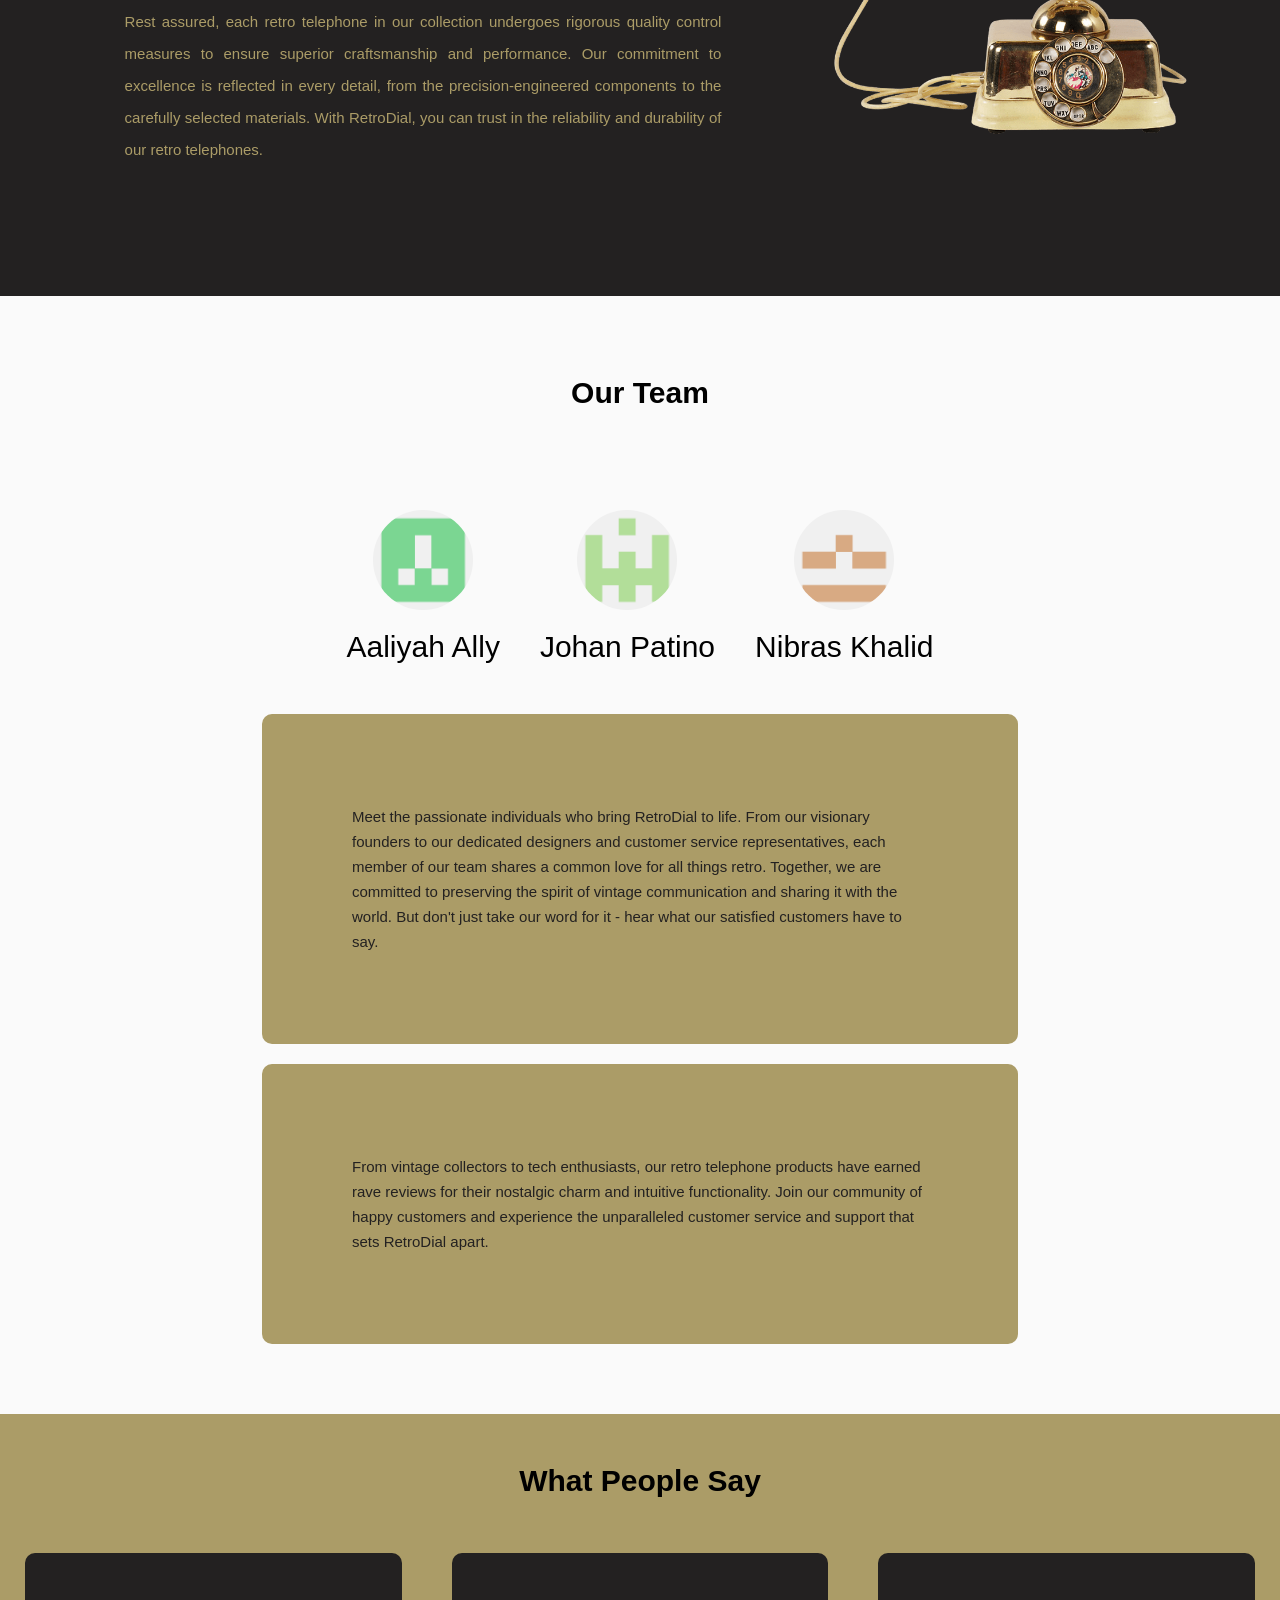
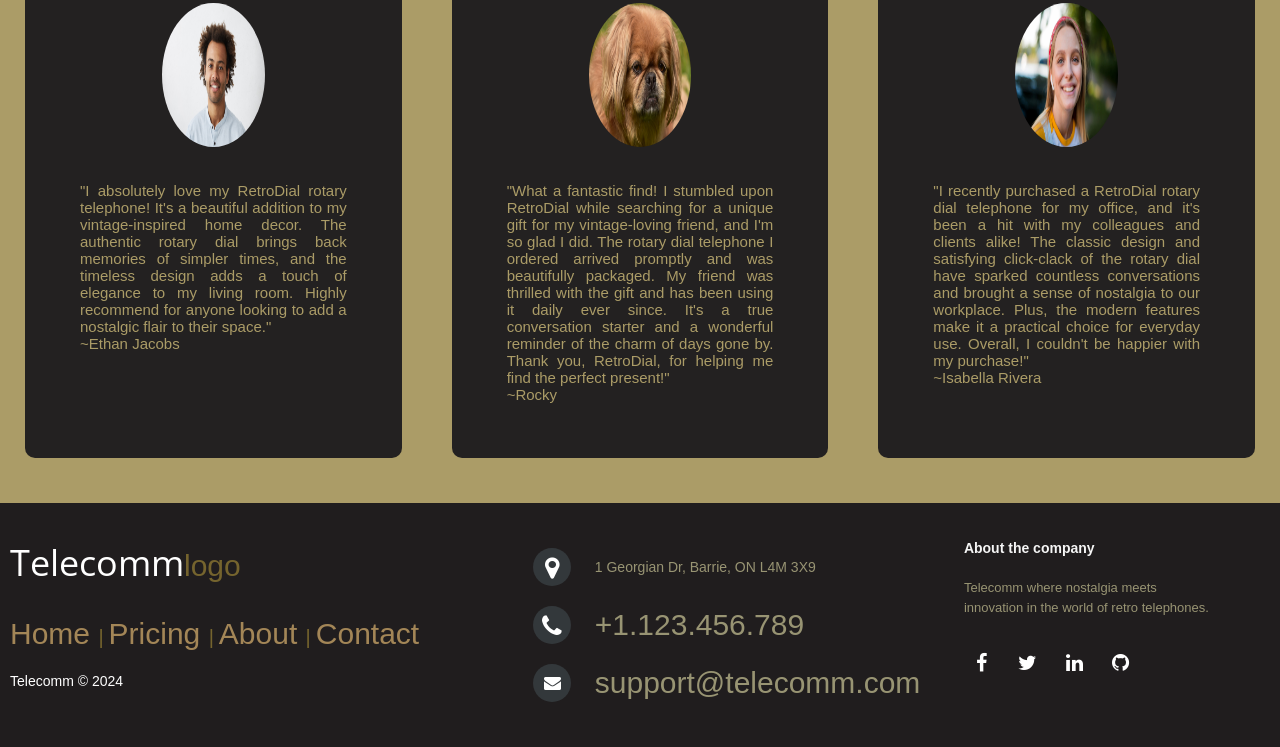
==== commit 60547a9b: "Update aboutpage.html" ====
--- a/FINAL PROJECT/aboutpage.html
+++ b/FINAL PROJECT/aboutpage.html
@@ -6,6 +6,8 @@
     <title>Aboutpage</title>
     <link  rel="stylesheet" href="about.css">       <!--links it to the stylesheet to apply css styles-->
     <link href="header-footer.css" type="text/css" rel="stylesheet">
+    <link rel="stylesheet" href="https://cdnjs.cloudflare.com/ajax/libs/font-awesome/4.7.0/css/font-awesome.min.css">
+    <script src="header-footer.js" type="text/javascript" defer></script>
 </head>
 <body>
     <header class="vintagehead"></header>
@@ -119,8 +121,9 @@
                     </section>
                 </section>
         </main>
-    <footer class="vintagefooter"></footer>
+        <footer>
+            <div id="vintagefooter"></div>
+        </footer>
         
-    <script src="header-footer.js"></script>
 </body>
 </html>
--- a/FINAL PROJECT/header-footer.css
+++ b/FINAL PROJECT/header-footer.css
@@ -0,0 +1,353 @@
+@import url(https://fonts.googleapis.com/css?family=Open+Sans:400,500,300,700);
+/* -------------- Header Section --------------- */
+.header {
+    max-height: 60vh;
+    width: 100%;
+    background-position: center;
+    background-size: cover;
+    position: relative;
+}
+nav {
+    display: flex;
+    padding: 2% 6%;
+    justify-content: space-between;
+    align-items: center;
+    background-color: #201D1E;
+}
+nav img {
+    width: 150px;
+
+}
+.nav-links ul li {
+    list-style: none;
+    display: inline-block;
+    padding: 8px 12px;
+    position: relative;
+}
+.nav-links ul li a {
+    color: #fff;
+    text-decoration: none;
+    font-size: 13px;
+}
+.nav-links ul li::after {
+    content: '';
+    width: 0;
+    height: 2px;
+    background: #AB9C67;
+    display: block;
+    margin: auto;
+    transition: 0.7s;
+}
+.nav-links ul li:hover::after {
+    width: 100%;
+} 
+nav .close-button, .menu-button  {
+    display: none;
+}
+.information {
+    max-width: 100vw;
+    height: auto;
+    color: #fff;
+    box-shadow: 0px  4px 20px -4px rgba(0,0,0,.75);
+    text-align: center;
+    background-color: #201D1E;
+    padding: 50px 20px;
+}
+.information h1 {
+    font-size: 62px;
+    margin-top: 10vh;
+}
+.information p {
+    margin: 10px 0 40px;
+    text-align: center;
+    font-size: 18px;
+    color: #fff;
+}
+.learnMore {
+    display: inline-block;
+    text-decoration: none;
+    color: #fff;
+    border: 1px solid #fff;
+    border-radius: 10px;
+    padding: 12px 34px;
+    font-size: 16px;
+    background: transparent;
+    position: relative;
+    cursor: pointer;
+}
+.learnMore:hover {
+    border: 1px solid #AB9C67;
+    background: #AB9C67;
+    transition: 1s;
+}
+/* -------------- Footer Section --------------- */
+.footer {
+    padding: 20px;
+    text-align: center;
+    background: #ddd;
+}
+
+  .footer-distributed{
+    background:#201D1E;
+    box-shadow: 0 1px 1px 0 rgba(0, 0, 0, 0.12);
+    box-sizing: border-box;
+    width: 100%;
+    text-align: left;
+    font: bold 16px sans-serif;
+    padding: 35px 10px;
+  }
+  
+  .footer-distributed .footer-left,
+  .footer-distributed .footer-center,
+  .footer-distributed .footer-right{
+    display: inline-block;
+    vertical-align: top;
+  }
+  
+  /* Footer left */
+  
+  .footer-distributed .footer-left{
+    width: 40%;
+  }
+  
+  /* The company logo */
+  
+  .footer-distributed h3{
+    color:  #ffffff;
+    font: normal 36px 'Open Sans', cursive;
+    margin: 0;
+  }
+  
+  .footer-distributed h3 span{
+    color:  #75642E;
+  }
+  
+  /* Footer links */
+  
+  .footer-distributed .footer-links{
+    color:  #A38657;
+    margin: 20px 0 12px;
+    padding: 0;
+  }
+  
+  .footer-distributed .footer-links a{
+    display:inline-block;
+    line-height: 1.8;
+    font-weight:400;
+    text-decoration: none;
+    color:  inherit;
+  }
+  
+  .footer-distributed .footer-company-name{
+    color:  white;
+    font-size: 14px;
+    font-weight: normal;
+    margin: 0;
+  }
+  
+  /* Footer Center */
+  
+  .footer-distributed .footer-center{
+    width: 35%;
+  }
+  
+  .footer-distributed .footer-center i{
+    background-color:  #33383b;
+    color: #ffffff;
+    font-size: 25px;
+    width: 38px;
+    height: 38px;
+    border-radius: 50%;
+    text-align: center;
+    line-height: 42px;
+    margin: 10px 15px;
+    vertical-align: middle;
+  }
+  
+  .footer-distributed .footer-center i.fa-envelope{
+    font-size: 17px;
+    line-height: 38px;
+  }
+  
+  .footer-distributed .footer-center p{
+    display: inline-block;
+    color:#989473;
+    font-weight:400;
+    vertical-align: middle;
+    margin:0;
+  }
+  
+  .footer-distributed .footer-center p span{
+    display:block;
+    font-weight: normal;
+    font-size:14px;
+    line-height:2;
+  }
+  
+  .footer-distributed .footer-center p a{
+    color:#989473;
+    text-decoration: none;;
+  }
+  
+  .footer-distributed .footer-links a:before {
+    content: "|";
+    font-weight:300;
+    font-size: 20px;
+    left: 0;
+    color: #75642E;
+    display: inline-block;
+    padding-right: 5px;
+  }
+  
+  .footer-distributed .footer-links .link-1:before {
+    content: none;
+  }
+  
+  /* Footer Right */
+  
+  .footer-distributed .footer-right{
+    width: 20%;
+  }
+  
+  .footer-distributed .footer-company-about{
+    line-height: 20px;
+    color: #989473;
+    font-size: 13px;
+    font-weight: normal;
+    margin: 0;
+  }
+  
+  .footer-distributed .footer-company-about span{
+    display: block;
+    color: whitesmoke;
+    font-size: 14px;
+    font-weight: bold;
+    margin-bottom: 20px;
+  }
+  
+  .footer-distributed .footer-icons{
+    margin-top: 25px;
+    /* margin-top: auto; */
+  
+  }
+  
+  .footer-distributed .footer-icons a{
+    display: inline-block;
+    width: 35px;
+    height: 35px;
+    cursor: pointer;
+    /* background-color:  #33383b; */
+    border-radius: 2px;
+  
+    font-size: 20px;
+    color: #989473;
+    text-align: center;
+    line-height: 35px;
+  
+    margin-right: 3px;
+    margin-bottom: 5px;
+  }
+  
+  /* If you don't want the footer to be responsive, remove these media queries */
+  
+  @media (max-width: 880px) {
+  
+    .footer-distributed{
+      font: bold 14px sans-serif;
+    }
+  
+    .footer-distributed .footer-left,
+    .footer-distributed .footer-center,
+    .footer-distributed .footer-right{
+      display: block;
+      width: 100%;
+      margin-bottom: 40px;
+      text-align: center;
+    }
+  
+    .footer-distributed .footer-center i{
+      margin-left: 0;
+      justify-content: left;
+    }
+  
+  }
+  
+   /* Social Media Buttons */
+  
+  /* Style all font awesome icons */
+  
+  .fa {
+      text-decoration: none;
+  }
+  
+  .fa:hover {
+      
+      background-color:#AB9C67;
+  }
+  
+  #fa-facebook {
+      
+      color: white !important;
+  }
+  
+  .fa-twitter {
+      
+      color: white !important;
+  }
+  
+  .fa-linkedin {
+     
+      color: white !important;
+  }
+  
+  .fa-github {
+      
+      color: white !important;
+  }
+
+
+
+
+
+@media (max-width: 650px) {
+    .nav-links ul li {
+        display: block;
+    }
+    .nav-links {
+        position: absolute;
+        background: #AB9C67;
+        height: 100vh;
+        width: 200px;
+        top: 0;
+        right: -200px;
+        text-align: left;
+        z-index: 2;
+        transition: 1s;
+    }
+    nav .close-button, .menu-button {
+        display: block;
+        margin: 10px;
+        font-size: 22px;
+        cursor: pointer;
+        max-width: 20px;
+        height: auto;
+    }
+    .nav-links ul {
+        padding: 20px;
+    }
+    .menu-button {
+        display: block; 
+        cursor: pointer;
+    }
+    .close-button {
+        display: none; 
+    }
+    .information p {
+        margin: 10px 40px;
+        font-size: 18px;
+        color: #fff;
+    }
+    .learnMore {
+        margin-top: 10px;
+    }
+} 
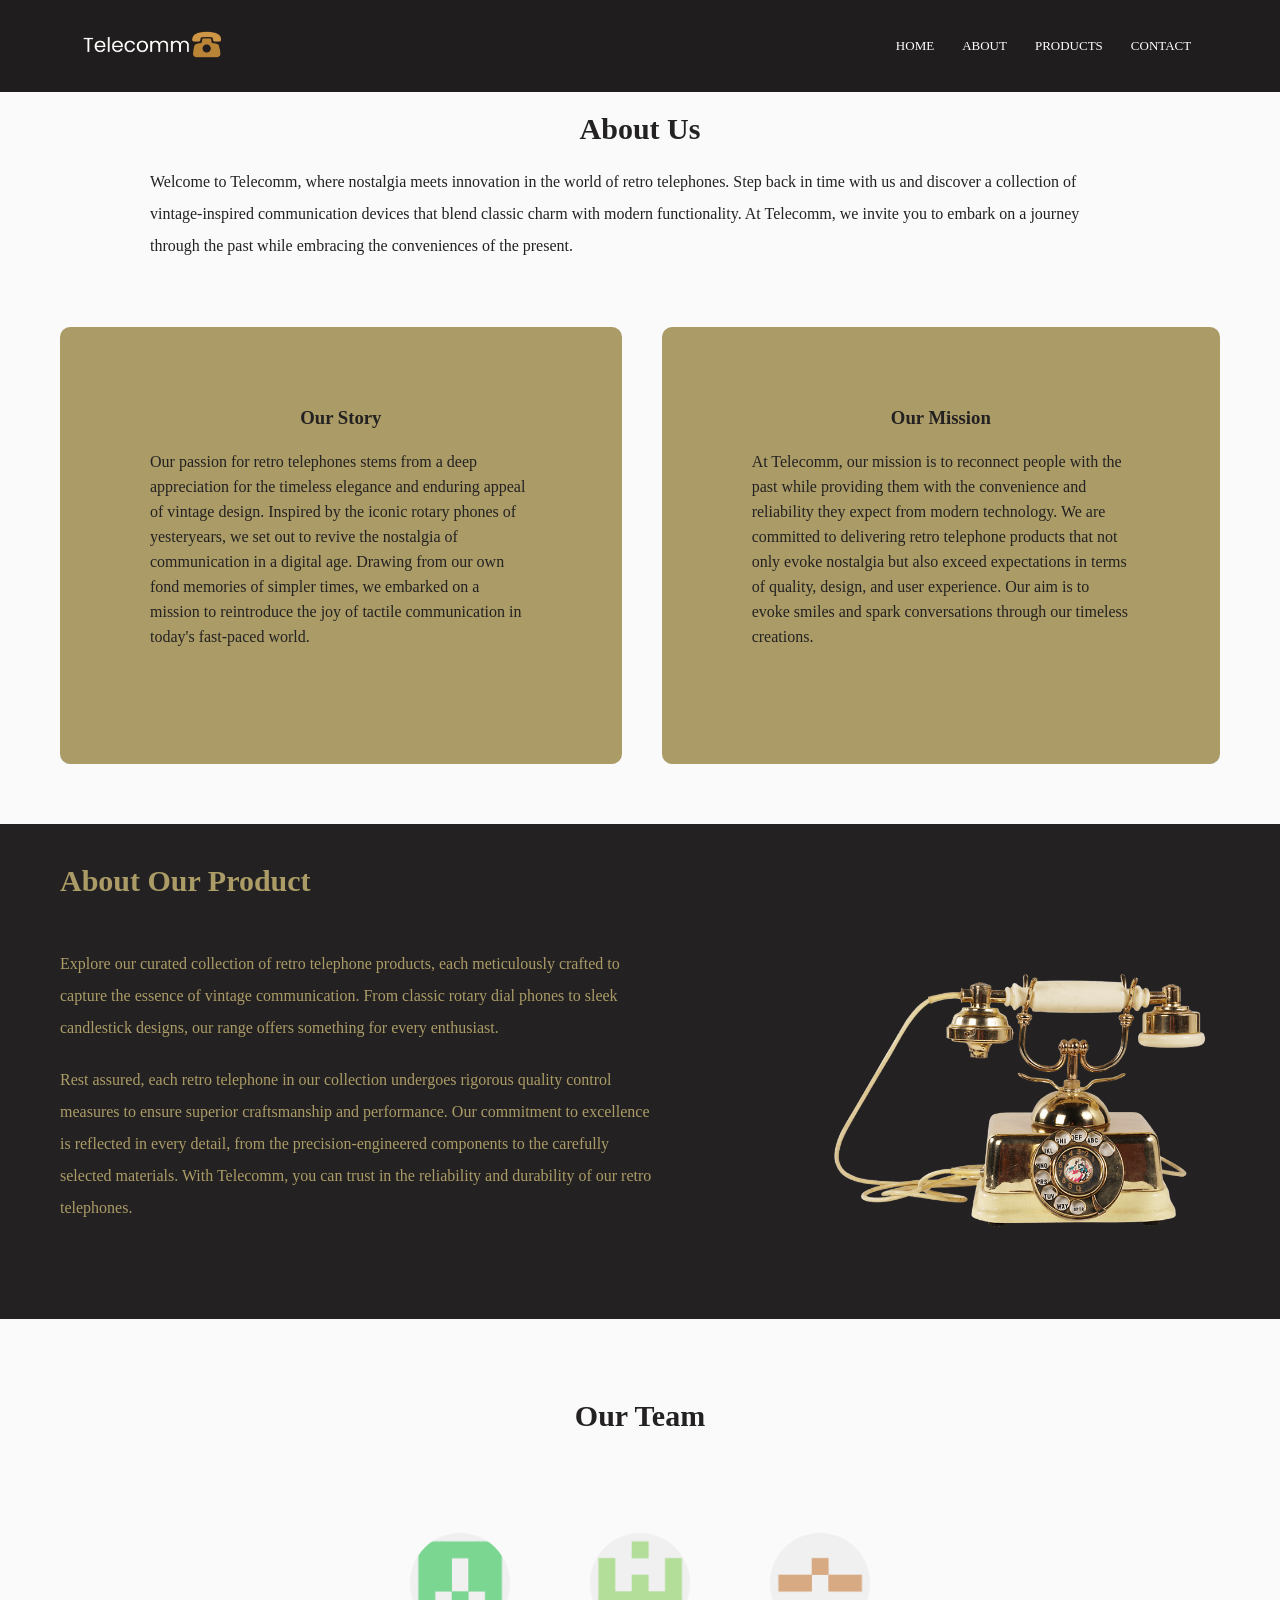
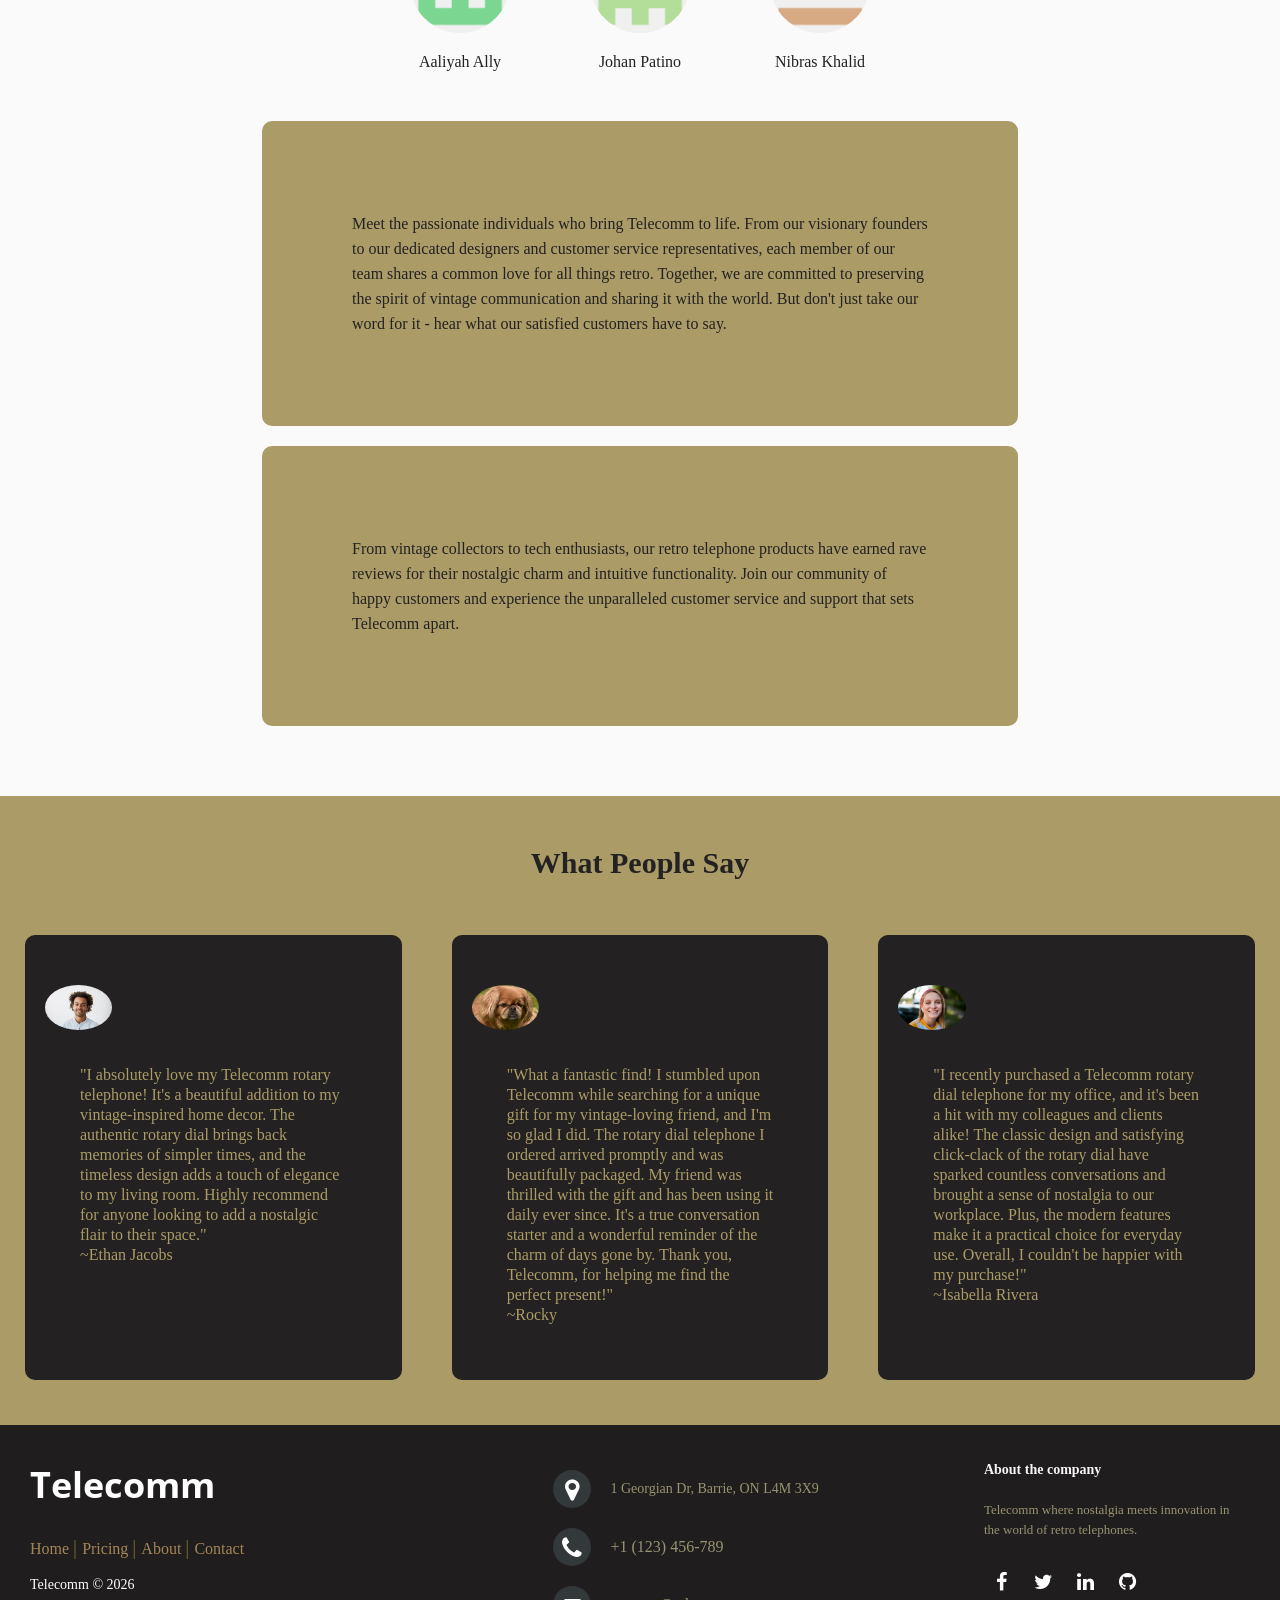
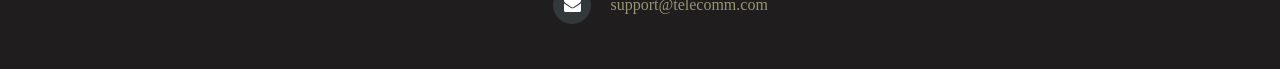
==== commit 7822d973: "Minor Changes" ====
--- a/FINAL PROJECT/aboutpage.html
+++ b/FINAL PROJECT/aboutpage.html
@@ -15,9 +15,9 @@
 
                 <h1 class="aboutUs">About Us</h1>
                 <p class="text1">
-                    Welcome to RetroDial, where nostalgia meets innovation in the world of retro telephones. 
+                    Welcome to Telecomm, where nostalgia meets innovation in the world of retro telephones. 
                     Step back in time with us and discover a collection of vintage-inspired communication devices that blend classic charm with modern functionality. 
-                    At RetroDial, we invite you to embark on a journey through the past while embracing the conveniences of the present.
+                    At Telecomm, we invite you to embark on a journey through the past while embracing the conveniences of the present.
                 </p>
 
                 <section class="StoryMission">
@@ -32,7 +32,7 @@
                     <div id="mission-container">
                         <h3>Our Mission</h3>
                         <p class="mission">
-                            At RetroDial, our mission is to reconnect people with the past while providing them with the convenience and reliability they expect from modern technology. 
+                            At Telecomm, our mission is to reconnect people with the past while providing them with the convenience and reliability they expect from modern technology. 
                             We are committed to delivering retro telephone products that not only evoke nostalgia but also exceed expectations in terms of quality, design, and user experience. 
                             Our aim is to evoke smiles and spark conversations through our timeless creations.
                         </p>
@@ -50,7 +50,7 @@
                                 <p class="quality">
                                     Rest assured, each retro telephone in our collection undergoes rigorous quality control measures to ensure superior craftsmanship and performance. 
                                     Our commitment to excellence is reflected in every detail, from the precision-engineered components to the carefully selected materials. 
-                                    With RetroDial, you can trust in the reliability and durability of our retro telephones.
+                                    With Telecomm, you can trust in the reliability and durability of our retro telephones.
                                 </p>
                             </div>
                         </article>
@@ -79,14 +79,14 @@
                                 </div> 
                             </section>
                             <p class="teamMembers">
-                                Meet the passionate individuals who bring RetroDial to life. 
+                                Meet the passionate individuals who bring Telecomm to life. 
                                 From our visionary founders to our dedicated designers and customer service representatives, each member of our team shares a common love for all things retro. 
                                 Together, we are committed to preserving the spirit of vintage communication and sharing it with the world.
                                 But don't just take our word for it - hear what our satisfied customers have to say. 
                             </p>
                             <p class="reviews">
                                 From vintage collectors to tech enthusiasts, our retro telephone products have earned rave reviews for their nostalgic charm and intuitive functionality. 
-                                Join our community of happy customers and experience the unparalleled customer service and support that sets RetroDial apart.
+                                Join our community of happy customers and experience the unparalleled customer service and support that sets Telecomm apart.
                             </p>
                         </article>
                     </section>
@@ -99,7 +99,7 @@
                                 <p class="imageBox">
                                     <img class="ethanImage" src="photos/12356.jpg">                    
                                 </p>
-                                <p class="ethanReview">"I absolutely love my RetroDial rotary telephone! It's a beautiful addition to my vintage-inspired home decor. The authentic rotary dial brings back memories of simpler times, and the timeless design adds a touch of elegance to my living room. Highly recommend for anyone looking to add a nostalgic flair to their space."<br>~Ethan Jacobs</p>       
+                                <p class="ethanReview">"I absolutely love my Telecomm rotary telephone! It's a beautiful addition to my vintage-inspired home decor. The authentic rotary dial brings back memories of simpler times, and the timeless design adds a touch of elegance to my living room. Highly recommend for anyone looking to add a nostalgic flair to their space."<br>~Ethan Jacobs</p>       
                             </section>
                         </section>
                         <section class="card-container">
@@ -107,7 +107,7 @@
                                 <p class="imageBox">
                                     <img class="rockyImage" src="photos/213.jpg">                    
                                 </p>
-                                <p class="rockyReview">"What a fantastic find! I stumbled upon RetroDial while searching for a unique gift for my vintage-loving friend, and I'm so glad I did. The rotary dial telephone I ordered arrived promptly and was beautifully packaged. My friend was thrilled with the gift and has been using it daily ever since. It's a true conversation starter and a wonderful reminder of the charm of days gone by. Thank you, RetroDial, for helping me find the perfect present!"<br>~Rocky</p>       
+                                <p class="rockyReview">"What a fantastic find! I stumbled upon Telecomm while searching for a unique gift for my vintage-loving friend, and I'm so glad I did. The rotary dial telephone I ordered arrived promptly and was beautifully packaged. My friend was thrilled with the gift and has been using it daily ever since. It's a true conversation starter and a wonderful reminder of the charm of days gone by. Thank you, Telecomm, for helping me find the perfect present!"<br>~Rocky</p>       
                             </section>
                         </section>
                         <section class="card-container">
@@ -115,7 +115,7 @@
                                 <p class="imageBox">
                                     <img class="isabellaImage" src="photos/2148613052.jpg">                    
                                 </p>
-                                <p class="isabellaReview">"I recently purchased a RetroDial rotary dial telephone for my office, and it's been a hit with my colleagues and clients alike! The classic design and satisfying click-clack of the rotary dial have sparked countless conversations and brought a sense of nostalgia to our workplace. Plus, the modern features make it a practical choice for everyday use. Overall, I couldn't be happier with my purchase!"<br>~Isabella Rivera</p>       
+                                <p class="isabellaReview">"I recently purchased a Telecomm rotary dial telephone for my office, and it's been a hit with my colleagues and clients alike! The classic design and satisfying click-clack of the rotary dial have sparked countless conversations and brought a sense of nostalgia to our workplace. Plus, the modern features make it a practical choice for everyday use. Overall, I couldn't be happier with my purchase!"<br>~Isabella Rivera</p>       
                             </section>
                         </section>
                     </section>
--- a/FINAL PROJECT/about.css
+++ b/FINAL PROJECT/about.css
@@ -1,9 +1,8 @@
 * {
     margin: 0;
     padding: 0;
-    font-size: 30px;
-    font-family:'Gill Sans', 'Gill Sans MT', Calibri, 'Trebuchet MS', sans-serif;
-
+    /* font-size: 30px; */
+    font-family:Georgia, 'Times New Roman', Times, serif;
 }
 body {
     background-color: #fafafa;
@@ -16,16 +15,15 @@
     font-size: 30px;
     font-weight: 900;
     text-align: center;
-    color: rgb(35, 33, 33);
+    color: #232121;
 }
 .text1 {
-    font-size: 15px;
+    font-size: 16px;
     font-weight: 500;
     color: rgb(35, 33, 33);
     line-height: 20px;
-    text-align: justify;
-    margin-bottom: 25px;
-    margin: 0 50px 25px 50px;
+    text-align: left;
+    margin: 0 150px 25px 150px;
     line-height: 32px;
 }
 .StoryMission {
@@ -49,13 +47,13 @@
     margin: 20px;
 }
 #story-container h3, #mission-container h3 {
-    padding-top: 60px;
+    padding: 60px 60px 0 60px;
 }
 .story, .mission {
-    font-size: 15px;
-    text-align: justify;
+    font-size: 16px;
+    text-align: left;
     margin-bottom: 25px;
-    padding: 90px;
+    padding: 20px 90px 90px  90px;
     color: rgb(35, 33, 33);
     line-height: 25px;
 
@@ -71,10 +69,10 @@
     padding: 20px 0;
 }
 .heading2 {
-    margin: 20px;
+    margin: 20px 0 0 60px;
     font-size: 30px;
     font-weight: 900;
-    text-align: center;
+    text-align: left;
 }
 .ProductInfo {
     display: flex;
@@ -84,7 +82,7 @@
     
 }
 .rangeQuality {
-    font-size: 15px;
+    font-size: 16px;
     width: 80%;
     line-height: 20px;
     text-align: justify;
@@ -92,19 +90,18 @@
     padding: 20px 30px;
 }
 .range, .quality {
-    font-size: 15px;
+    font-size: 16px;
     width: 80%;
     line-height: 20px;
-    text-align: justify;
-    margin: 25px;
-    padding: 20px 30px;
+    text-align: left;
+    margin: 10px;
     line-height: 32px;
 
 }
 .center-container {
     display: flex;
     flex-direction: column;
-    align-items: center;
+    /* align-items: center; */
 }
 .image {
     display: flex;
@@ -134,6 +131,7 @@
     font-size: 30px;
     font-weight: 900;
     text-align: center;
+    color: #232121;
 }
 .teamInfo {
     display: flex;
@@ -162,9 +160,13 @@
     max-width: 100px;
     max-height: 100px;
     border-radius: 50%;
+        color: #232121;
+
 }
 .Aaliyah, .Johan, .Nibras {
     text-align: center;
+    color: #232121;
+
 }
 .profile-container {
     display: flex;
@@ -182,7 +184,7 @@
     background-color: #AB9C67;
     padding: 90px;
     max-width: 45vw;
-    font-size: 15px;
+    font-size: 16px;
     line-height: 25px;
 }
 
@@ -203,7 +205,7 @@
     padding: 20px 0;
 }
 .heading4 {
-    color: rgb(35, 33, 33);
+    color: #232121;
     margin: 30px 20px;
     font-size: 30px;
     font-weight: 900;
@@ -241,8 +243,9 @@
     padding: 20px;
 }
 .ethanImage, .isabellaImage, .rockyImage {
-    width: 8vw;
-    height: 16vh;
+    /*width: 8vw;*/
+    /* height: 16vh; */
+    width: 20%;
     border-radius: 50%;
 }
 .imageBox {
@@ -251,11 +254,13 @@
     padding-top: 30px;
 }
 .ethanReview, .isabellaReview, .rockyReview {
-    text-align: justify;
+    text-align: left;
     font-weight: 300;
     color: #AB9C67;
-    font-size: 15px;
+    font-size: 16px;
     margin: 35px;
+    line-height: 20px;
+
 }
 
 
@@ -275,13 +280,21 @@
     .story, .mission {
         padding: 40px;
     }
+    .text1 {
+        margin: 0 40px 25px 40px;
+    }
     /* --------ABOUT OUR PRODUCT----------- */
     .ProductInfo {
         flex-direction: column;
         align-items: center;
-        text-align:center;
+        text-align: left;
         padding: 0;
         margin: 0;
+    }
+    .heading2 {
+        text-align: center;
+        padding-bottom: 20px;
+        margin-left: 0;
     }
     .rangeQuality {
         padding: 0;
@@ -289,6 +302,7 @@
     .range, .quality {
         margin: 0;
         padding: 0;
+        text-align: left;
         
     }
     .center-container {
@@ -326,6 +340,10 @@
     .ethanImage, .isabellaImage, .rockyImage {
         width: 15vw;
         height: auto;
+    }
+    .ethanReview, .isabellaReview, .rockyReview {
+        line-height: 25px;
+        text-align: left;
     }
  }
 
@@ -346,11 +364,15 @@
     .teamMembers, .reviews {
         min-width: 60vw;
         padding: 40px;
-        text-align: justify;
+        text-align: left;
     }
     .ethanImage, .isabellaImage, .rockyImage {
         width: 40vw;
         height: auto;
     }
+    /* --------What People Say----------- */
+    .card-container {
+        max-width: 90vw;
+    }
  }
 
--- a/FINAL PROJECT/header-footer.css
+++ b/FINAL PROJECT/header-footer.css
@@ -44,42 +44,6 @@
 nav .close-button, .menu-button  {
     display: none;
 }
-.information {
-    max-width: 100vw;
-    height: auto;
-    color: #fff;
-    box-shadow: 0px  4px 20px -4px rgba(0,0,0,.75);
-    text-align: center;
-    background-color: #201D1E;
-    padding: 50px 20px;
-}
-.information h1 {
-    font-size: 62px;
-    margin-top: 10vh;
-}
-.information p {
-    margin: 10px 0 40px;
-    text-align: center;
-    font-size: 18px;
-    color: #fff;
-}
-.learnMore {
-    display: inline-block;
-    text-decoration: none;
-    color: #fff;
-    border: 1px solid #fff;
-    border-radius: 10px;
-    padding: 12px 34px;
-    font-size: 16px;
-    background: transparent;
-    position: relative;
-    cursor: pointer;
-}
-.learnMore:hover {
-    border: 1px solid #AB9C67;
-    background: #AB9C67;
-    transition: 1s;
-}
 /* -------------- Footer Section --------------- */
 .footer {
     padding: 20px;
@@ -108,19 +72,18 @@
   
   .footer-distributed .footer-left{
     width: 40%;
+    padding-left: 20px;
   }
   
   /* The company logo */
   
-  .footer-distributed h3{
+   .footer-distributed h3{
     color:  #ffffff;
     font: normal 36px 'Open Sans', cursive;
     margin: 0;
-  }
-  
-  .footer-distributed h3 span{
-    color:  #75642E;
-  }
+    font-weight: bold;
+    
+  } 
   
   /* Footer links */
   
@@ -264,6 +227,11 @@
       margin-bottom: 40px;
       text-align: center;
     }
+    .footer-left {
+      padding: 0;
+      margin: 0;
+      text-align: center;
+    }
   
     .footer-distributed .footer-center i{
       margin-left: 0;
@@ -273,8 +241,6 @@
   }
   
    /* Social Media Buttons */
-  
-  /* Style all font awesome icons */
   
   .fa {
       text-decoration: none;
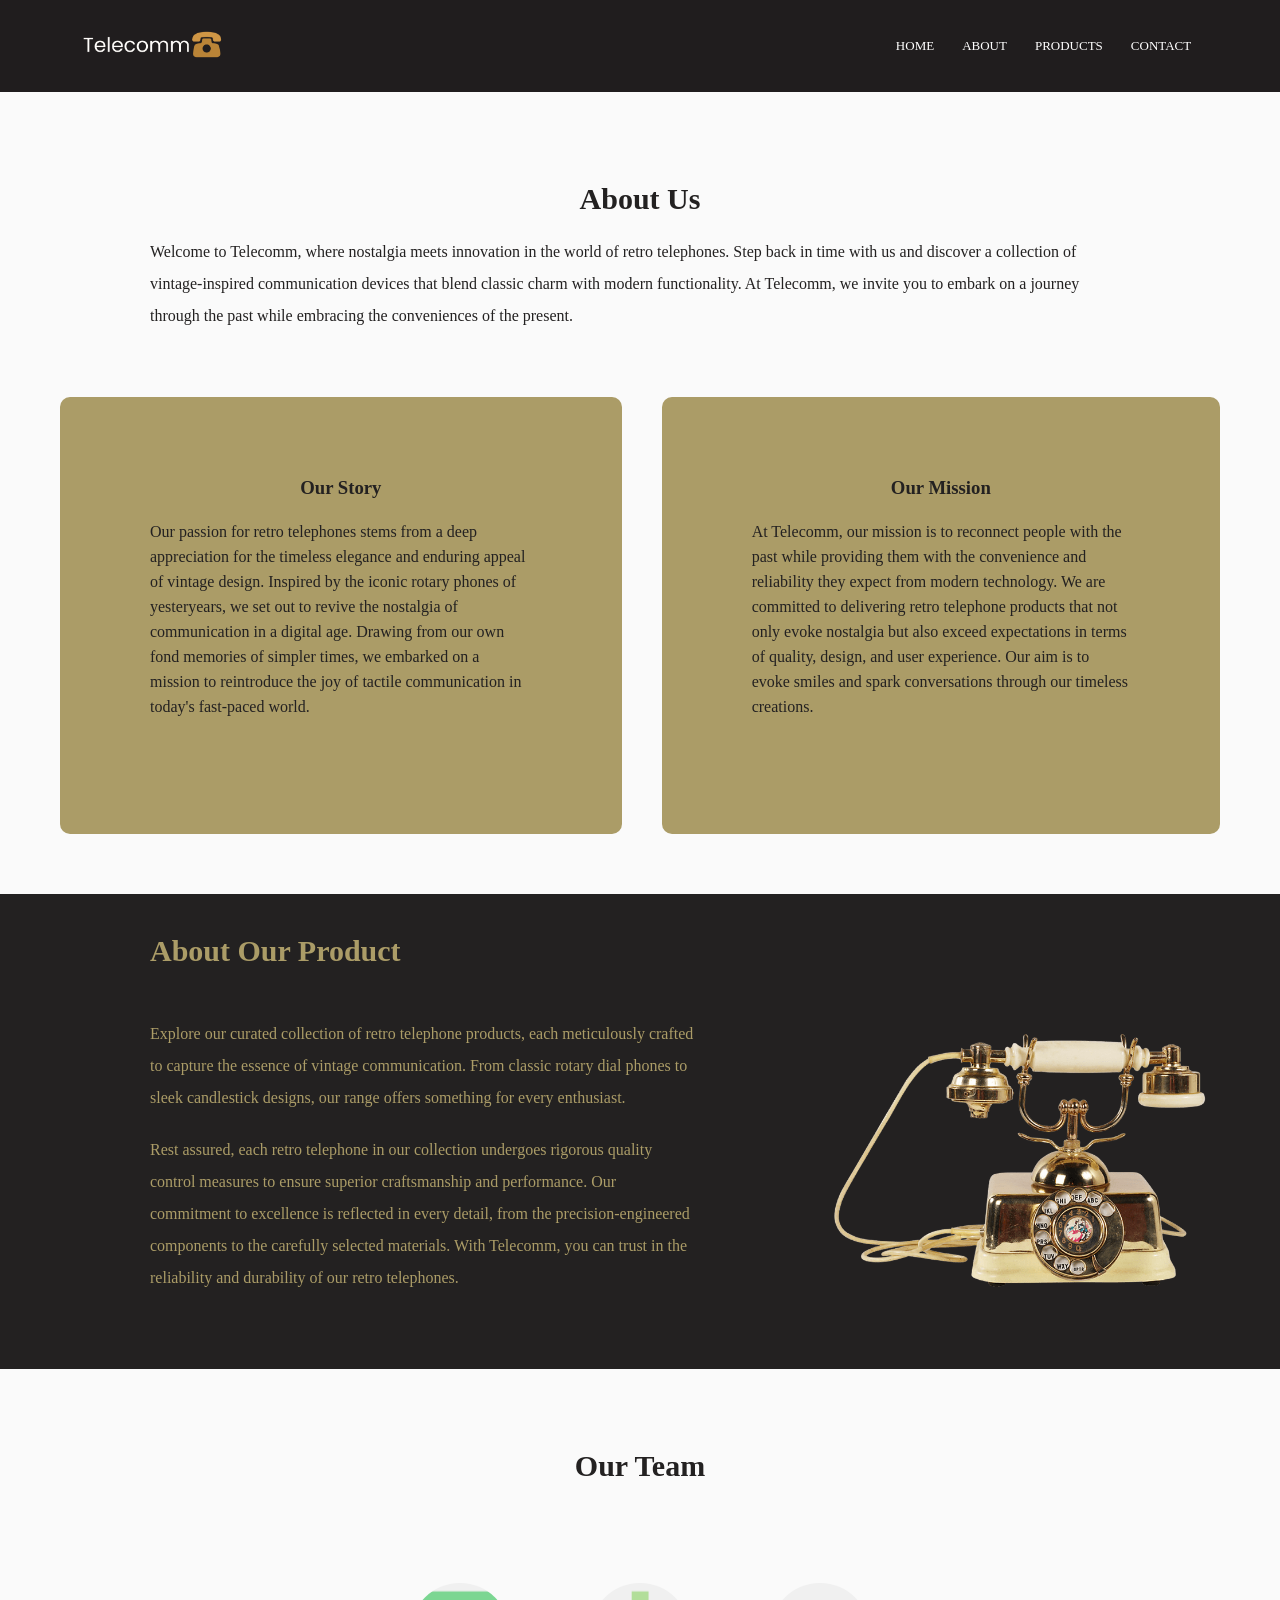
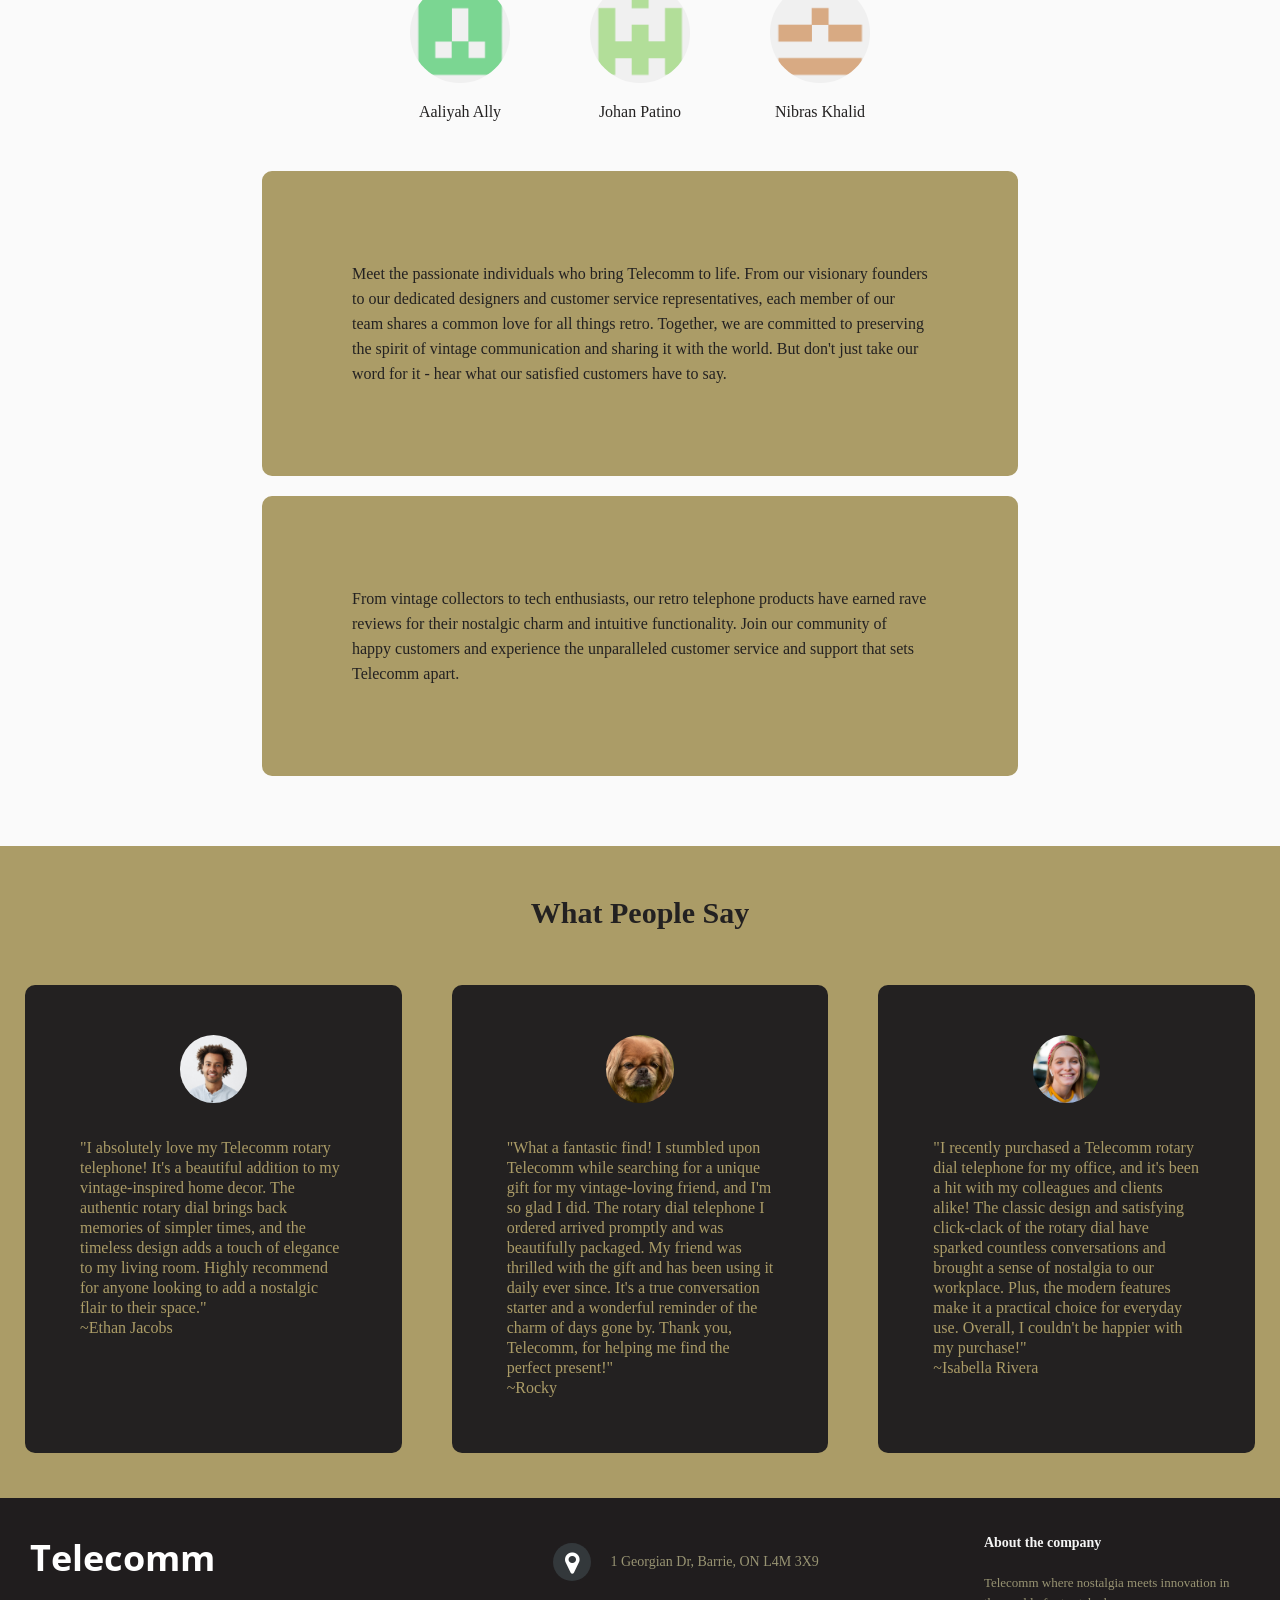
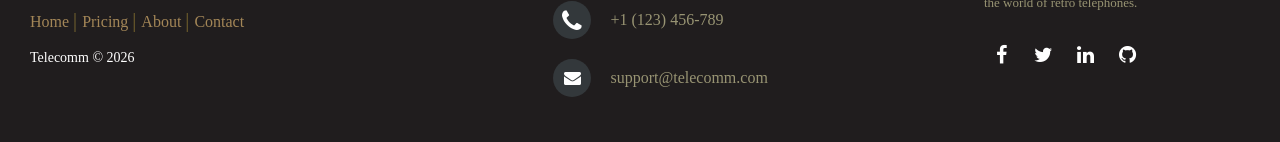
==== commit 951d4196: "Final About Page HTML & CSS Also included favicon" ====
--- a/FINAL PROJECT/aboutpage.html
+++ b/FINAL PROJECT/aboutpage.html
@@ -1,129 +1,138 @@
 <!DOCTYPE html>
-<html lang="en">
+<html lang="en"> 
 <head>
-    <meta charset="UTF-8">
-    <meta name="viewport" content="width=device-width, initial-scale=1.0">
-    <title>Aboutpage</title>
-    <link  rel="stylesheet" href="about.css">       <!--links it to the stylesheet to apply css styles-->
-    <link href="header-footer.css" type="text/css" rel="stylesheet">
-    <link rel="stylesheet" href="https://cdnjs.cloudflare.com/ajax/libs/font-awesome/4.7.0/css/font-awesome.min.css">
-    <script src="header-footer.js" type="text/javascript" defer></script>
+    <meta charset="UTF-8"> 
+    <meta name="viewport" content="width=device-width, initial-scale=1.0"> 
+    <meta name="description" content="Welcome to Telecomm - where every conversation is timeless. Explore our story, mission, and rave customer reviews.">
+    <meta name="keywords" content="Telecomm, retro telephones, vintage charm, modern convenience, nostalgia, story, mission, customer reviews">
+    <title>Aboutpage</title> <!-- Title of the webpage -->
+    <link  rel="stylesheet" href="about.css"> <!-- Link to external CSS file for styling -->
+    <link href="header-footer.css" type="text/css" rel="stylesheet"> <!-- Link to global header-footer CSS file -->
+    <link rel="stylesheet" href="https://cdnjs.cloudflare.com/ajax/libs/font-awesome/4.7.0/css/font-awesome.min.css"> <!-- Link to library for icons -->
+    <link rel="icon" href="photos/Telecomm.png" type="image/x-icon"> <!-- Link to favicon image -->
+    <script src="header-footer.js" type="text/javascript" defer></script> <!-- Script tag to include global header-footer JavaScript file with defer attribute -->
 </head>
 <body>
-    <header class="vintagehead"></header>
-        <main class="about-section">    
-
-                <h1 class="aboutUs">About Us</h1>
-                <p class="text1">
+    <header class="vintagehead"></header> <!-- Header section -->
+        <main class="about-section"> <!-- Main content section -->
+                <h1 class="aboutUs">About Us</h1> <!-- Main heading -->
+                <p class="text1"> <!-- Paragraph with class for styling -->
                     Welcome to Telecomm, where nostalgia meets innovation in the world of retro telephones. 
                     Step back in time with us and discover a collection of vintage-inspired communication devices that blend classic charm with modern functionality. 
                     At Telecomm, we invite you to embark on a journey through the past while embracing the conveniences of the present.
                 </p>
 
-                <section class="StoryMission">
-                    <div id="story-container">
-                        <h3>Our Story</h3>
-                        <p class="story">
+                <section class="StoryMission"> <!-- Section for story and mission content -->
+                    <div id="story-container"> <!-- Container for story -->
+                        <h3>Our Story</h3> <!-- Subheading -->
+                        <p class="story"> <!-- Paragraph with class for styling -->
                             Our passion for retro telephones stems from a deep appreciation for the timeless elegance and enduring appeal of vintage design. 
                             Inspired by the iconic rotary phones of yesteryears, we set out to revive the nostalgia of communication in a digital age. 
                             Drawing from our own fond memories of simpler times, we embarked on a mission to reintroduce the joy of tactile communication in today's fast-paced world.
                         </p>
                     </div>
-                    <div id="mission-container">
-                        <h3>Our Mission</h3>
-                        <p class="mission">
+                    <div id="mission-container"> <!-- Container for mission -->
+                        <h3>Our Mission</h3> <!-- Subheading -->
+                        <p class="mission"> <!-- Paragraph with class for styling -->
                             At Telecomm, our mission is to reconnect people with the past while providing them with the convenience and reliability they expect from modern technology. 
                             We are committed to delivering retro telephone products that not only evoke nostalgia but also exceed expectations in terms of quality, design, and user experience. 
                             Our aim is to evoke smiles and spark conversations through our timeless creations.
                         </p>
                     </div>
                 </section>
-                <section  class="product-container">
-                    <h1 class="heading2">About Our Product</h1>
-                    <section  class="ProductInfo">
-                        <article class="rangeQuality">
-                            <div class="center-container">
-                                <p class="range">
+
+                <section  class="product-container"> <!-- Section for product information -->
+                    <h1 class="heading2">About Our Product</h1> <!-- Subheading -->
+                    <section  class="ProductInfo"> <!-- Section for product info -->
+                        <article class="rangeQuality"> <!-- Article for product range and quality -->
+                            <div class="center-container"> <!-- Container for centering content -->
+                                <p class="range"> <!-- Paragraph for product range -->
                                     Explore our curated collection of retro telephone products, each meticulously crafted to capture the essence of vintage communication. 
                                     From classic rotary dial phones to sleek candlestick designs, our range offers something for every enthusiast.
                                 </p>
-                                <p class="quality">
+                                <p class="quality"> <!-- Paragraph for product quality -->
                                     Rest assured, each retro telephone in our collection undergoes rigorous quality control measures to ensure superior craftsmanship and performance. 
                                     Our commitment to excellence is reflected in every detail, from the precision-engineered components to the carefully selected materials. 
                                     With Telecomm, you can trust in the reliability and durability of our retro telephones.
                                 </p>
                             </div>
                         </article>
-                        <div class="image">
-                             <img class="productImage" src="photos/retroTelephone.png" alt="Product Image">
+                        <div class="image"> <!-- Container for product image -->
+                             <img class="productImage" src="photos/retroTelephone.png" alt="Product Image"> <!-- Product image -->
                         </div>  
                     </section>
                 </section>
 
-                <section  class="TR">
-                    <h1 class="heading3">Our Team</h1>
-                    <section  class="teamInfo">
-                        <article class="teamReviews">
-                            <section class="profile-container">
-                                <div class="profileA">
-                                    <img id="Aaliyah" src="photos/Aaliyah.png" alt="profile picture Aaliyah"> 
-                                    <p class="Aaliyah">Aaliyah Ally</p> 
+                <section  class="TR"> <!-- Section for team and reviews -->
+                    <h1 class="heading3">Our Team</h1> <!-- Subheading -->
+                    <section  class="teamInfo"> <!-- Section for team info -->
+                        <article class="teamReviews"> <!-- Article for team reviews -->
+                            <section class="profile-container"> <!-- Container for profiles -->
+                                <div class="profileA"> <!-- Profile A -->
+                                    <img id="Aaliyah" src="photos/Aaliyah.png" alt="profile picture Aaliyah"> <!-- Profile image -->
+                                    <p class="Aaliyah">Aaliyah Ally</p> <!-- Profile name -->
                                 </div> 
-                                <div class="profileJ">
-                                    <img id="Johan" src="photos/Johan.png" alt="profile picture Johan">  
-                                    <p class="Johan">Johan Patino</p>
+                                <div class="profileJ"> <!-- Profile J -->
+                                    <img id="Johan" src="photos/Johan.png" alt="profile picture Johan"> <!-- Profile image -->
+                                    <p class="Johan">Johan Patino</p> <!-- Profile name -->
                                 </div> 
-                                <div class="profileN">
-                                    <img id="Nibras" src="photos/Nibras.png" alt="profile picture Nibras">
-                                    <p class="Nibras">Nibras Khalid</p>
+                                <div class="profileN"> <!-- Profile N -->
+                                    <img id="Nibras" src="photos/Nibras.png" alt="profile picture Nibras"> <!-- Profile image -->
+                                    <p class="Nibras">Nibras Khalid</p> <!-- Profile name -->
                                 </div> 
                             </section>
-                            <p class="teamMembers">
+                            <p class="teamMembers"> <!-- Paragraph for team members -->
                                 Meet the passionate individuals who bring Telecomm to life. 
                                 From our visionary founders to our dedicated designers and customer service representatives, each member of our team shares a common love for all things retro. 
                                 Together, we are committed to preserving the spirit of vintage communication and sharing it with the world.
                                 But don't just take our word for it - hear what our satisfied customers have to say. 
                             </p>
-                            <p class="reviews">
+                            <p class="reviews"> <!-- Paragraph for reviews -->
                                 From vintage collectors to tech enthusiasts, our retro telephone products have earned rave reviews for their nostalgic charm and intuitive functionality. 
                                 Join our community of happy customers and experience the unparalleled customer service and support that sets Telecomm apart.
                             </p>
                         </article>
                     </section>
                 </section>
-                <section class="PR">
-                    <h1 class="heading3">What People Say</h1>
-                    <section class="cards">
-                        <section class="card-container">
-                            <section class="ethan">      
-                                <p class="imageBox">
-                                    <img class="ethanImage" src="photos/12356.jpg">                    
+
+                <section class="PR"> <!-- Section for customer reviews -->
+                    <h1 class="heading3">What People Say</h1> <!-- Subheading -->
+                    <section class="cards"> <!-- Section for review cards -->
+                        <section class="card-container"> <!-- Container for review cards -->
+                            <section class="ethan"> <!-- Review card for Ethan -->
+                                <p class="imageBox"> <!-- Container for image -->
+                                    <img class="ethanImage" src="photos/ethan.jpg"> <!-- Image -->
                                 </p>
-                                <p class="ethanReview">"I absolutely love my Telecomm rotary telephone! It's a beautiful addition to my vintage-inspired home decor. The authentic rotary dial brings back memories of simpler times, and the timeless design adds a touch of elegance to my living room. Highly recommend for anyone looking to add a nostalgic flair to their space."<br>~Ethan Jacobs</p>       
+                                <p class="ethanReview"> <!-- Review text -->
+                                    "I absolutely love my Telecomm rotary telephone! It's a beautiful addition to my vintage-inspired home decor. The authentic rotary dial brings back memories of simpler times, and the timeless design adds a touch of elegance to my living room. Highly recommend for anyone looking to add a nostalgic flair to their space."<br>~Ethan Jacobs
+                                </p>       
                             </section>
                         </section>
-                        <section class="card-container">
-                            <section class="rocky">      
-                                <p class="imageBox">
-                                    <img class="rockyImage" src="photos/213.jpg">                    
+                        <section class="card-container"> <!-- Container for review cards -->
+                            <section class="rocky"> <!-- Review card for Rocky -->
+                                <p class="imageBox"> <!-- Container for image -->
+                                    <img class="rockyImage" src="photos/rocky.jpg"> <!-- Image -->
                                 </p>
-                                <p class="rockyReview">"What a fantastic find! I stumbled upon Telecomm while searching for a unique gift for my vintage-loving friend, and I'm so glad I did. The rotary dial telephone I ordered arrived promptly and was beautifully packaged. My friend was thrilled with the gift and has been using it daily ever since. It's a true conversation starter and a wonderful reminder of the charm of days gone by. Thank you, Telecomm, for helping me find the perfect present!"<br>~Rocky</p>       
+                                <p class="rockyReview"> <!-- Review text -->
+                                    "What a fantastic find! I stumbled upon Telecomm while searching for a unique gift for my vintage-loving friend, and I'm so glad I did. The rotary dial telephone I ordered arrived promptly and was beautifully packaged. My friend was thrilled with the gift and has been using it daily ever since. It's a true conversation starter and a wonderful reminder of the charm of days gone by. Thank you, Telecomm, for helping me find the perfect present!"<br>~Rocky
+                                </p>       
                             </section>
                         </section>
-                        <section class="card-container">
-                            <section class="isabella">      
-                                <p class="imageBox">
-                                    <img class="isabellaImage" src="photos/2148613052.jpg">                    
+                        <section class="card-container"> <!-- Container for review cards -->
+                            <section class="isabella"> <!-- Review card for Isabella -->
+                                <p class="imageBox"> <!-- Container for image -->
+                                    <img class="isabellaImage" src="photos/isabella.jpg"> <!-- Image -->
                                 </p>
-                                <p class="isabellaReview">"I recently purchased a Telecomm rotary dial telephone for my office, and it's been a hit with my colleagues and clients alike! The classic design and satisfying click-clack of the rotary dial have sparked countless conversations and brought a sense of nostalgia to our workplace. Plus, the modern features make it a practical choice for everyday use. Overall, I couldn't be happier with my purchase!"<br>~Isabella Rivera</p>       
+                                <p class="isabellaReview"> <!-- Review text -->
+                                    "I recently purchased a Telecomm rotary dial telephone for my office, and it's been a hit with my colleagues and clients alike! The classic design and satisfying click-clack of the rotary dial have sparked countless conversations and brought a sense of nostalgia to our workplace. Plus, the modern features make it a practical choice for everyday use. Overall, I couldn't be happier with my purchase!"<br>~Isabella Rivera
+                                </p>       
                             </section>
                         </section>
                     </section>
                 </section>
         </main>
         <footer>
-            <div id="vintagefooter"></div>
+            <div id="vintagefooter"></div> <!-- Footer section -->
         </footer>
-        
 </body>
 </html>
--- a/FINAL PROJECT/about.css
+++ b/FINAL PROJECT/about.css
@@ -1,378 +1,386 @@
+/* Global reset */
 * {
-    margin: 0;
-    padding: 0;
-    /* font-size: 30px; */
-    font-family:Georgia, 'Times New Roman', Times, serif;
-}
+    margin: 0; /* Resetting margin to 0 */
+    padding: 0; /* Resetting padding to 0 */
+    font-family: Georgia, 'Times New Roman', Times, serif; /* Setting font family */
+}
+
 body {
-    background-color: #fafafa;
-}
-
+    background-color: #fafafa; /* Setting background color for the body */
+}
 
 /* --------ABOUT US----------- */
 .aboutUs {
-    margin: 20px 50px;
-    font-size: 30px;
-    font-weight: 900;
-    text-align: center;
-    color: #232121;
-}
+    margin: 90px 50px 20px 50px; /* Setting margin: top to 90px, bottom 20px, left and right 50px */
+    font-size: 30px; /* Setting font size */
+    font-weight: 900; /* Setting font weight */
+    text-align: center; /* Center aligning text */
+    color: #232121; /* Setting text color */
+}
+
 .text1 {
-    font-size: 16px;
-    font-weight: 500;
-    color: rgb(35, 33, 33);
-    line-height: 20px;
-    text-align: left;
-    margin: 0 150px 25px 150px;
-    line-height: 32px;
-}
+    font-size: 16px; /* Setting font size */
+    font-weight: 500; /* Setting font weight */
+    color: rgb(35, 33, 33); /* Setting text color */
+    line-height: 20px; /* Setting line height */
+    text-align: left; /* Left aligning text */
+    margin: 0 150px 25px 150px; /* Setting margin: top 0, right 150px, bottom 25px, left 150px */
+    line-height: 32px; /* Setting line height */
+}
+
 .StoryMission {
-    display: flex;
-    flex-direction: row;
-    justify-content: space-between;
-    align-items: flex-start;
-    margin:  20px;
-    padding: 20px;
-}
+    display: flex; /* Setting display property to flex */
+    flex-direction: row; /* Setting flex direction */
+    justify-content: space-between; /* Distributing space between items */
+    align-items: flex-start; /* Aligning items to the start */
+    margin: 20px; /* Setting margin */
+    padding: 20px; /* Setting padding */
+}
+
 #story-container, #mission-container {
-    display: flex;
-    flex-direction: column;
-    align-items: center;
-    max-width: 70%;
-    border: none;
-    border-radius: 10px;
-    color: rgb(35, 33, 33);
-    background-color: #AB9C67;
-    padding-top: 20px;
-    margin: 20px;
-}
+    display: flex; /* Setting display property to flex */
+    flex-direction: column; /* Setting flex direction to column */
+    align-items: center; /* Aligning items to the center */
+    max-width: 70%; /* Setting maximum width */
+    border: none; /* Removing border */
+    border-radius: 10px; /* Setting border radius */
+    color: rgb(35, 33, 33); /* Setting text color */
+    background-color: #AB9C67; /* Setting background color */
+    padding-top: 20px; /* Setting padding */
+    margin: 20px; /* Setting margin */
+}
+
 #story-container h3, #mission-container h3 {
-    padding: 60px 60px 0 60px;
-}
+    padding: 60px 60px 0 60px; /* Setting padding */
+}
+
 .story, .mission {
-    font-size: 16px;
-    text-align: left;
-    margin-bottom: 25px;
-    padding: 20px 90px 90px  90px;
-    color: rgb(35, 33, 33);
-    line-height: 25px;
-
-}
-
+    font-size: 16px; /* Setting font size */
+    text-align: left; /* Left aligning text */
+    margin-bottom: 25px; /* Setting margin bottom */
+    padding: 20px 90px 90px 90px; /* Setting padding */
+    color: rgb(35, 33, 33); /* Setting text color */
+    line-height: 25px; /* Setting line height */
+}
 
 /* --------ABOUT OUR PRODUCT----------- */
 .product-container {
-    background-color:rgb(35, 33, 33);
-    max-width: 100vw;
-    color: #AB9C67;
-    margin: 0;
-    padding: 20px 0;
-}
+    background-color: rgb(35, 33, 33); /* Setting background color */
+    max-width: 100vw; /* Setting maximum width */
+    color: #AB9C67; /* Setting text color */
+    margin: 0; /* Resetting margin */
+    padding: 20px 0; /* Setting padding */
+}
+
 .heading2 {
-    margin: 20px 0 0 60px;
-    font-size: 30px;
-    font-weight: 900;
-    text-align: left;
-}
+    margin: 20px 0 0 150px; /* Setting margin: top 20px, right 0, bottom 0, left 150px */
+    font-size: 30px; /* Setting font size */
+    font-weight: 900; /* Setting font weight */
+    text-align: left; /* Left aligning text */
+}
+
 .ProductInfo {
-    display: flex;
-    flex-direction: row;
-    margin:  20px;
-    justify-content: space-evenly;
-    
-}
+    display: flex; /* Setting display property to flex */
+    flex-direction: row; /* Setting flex direction */
+    margin: 20px; /* Setting margin */
+    justify-content: space-evenly; /* Distributing space evenly */
+}
+
 .rangeQuality {
-    font-size: 16px;
-    width: 80%;
-    line-height: 20px;
-    text-align: justify;
-    margin-bottom: 25px;
-    padding: 20px 30px;
-}
+    font-size: 16px; /* Setting font size */
+    width: 80%; /* Setting width */
+    line-height: 20px; /* Setting line height */
+    text-align: justify; /* Justifying text */
+    margin-bottom: 25px; /* Setting margin bottom */
+    padding: 20px 0 0 120px; /* Setting padding */
+}
+
 .range, .quality {
-    font-size: 16px;
-    width: 80%;
-    line-height: 20px;
-    text-align: left;
-    margin: 10px;
-    line-height: 32px;
-
-}
+    font-size: 16px; /* Setting font size */
+    width: 80%; /* Setting width */
+    line-height: 20px; /* Setting line height */
+    text-align: left; /* Left aligning text */
+    margin: 10px; /* Setting margin */
+    line-height: 32px; /* Setting line height */
+}
+
 .center-container {
-    display: flex;
-    flex-direction: column;
-    /* align-items: center; */
-}
+    display: flex; /* Setting display property to flex */
+    flex-direction: column; /* Setting flex direction */
+}
+
 .image {
-    display: flex;
-    flex-direction: column;
-    align-items: center;
-    justify-content: center;
-    margin-right: 50px;
-}
+    display: flex; /* Setting display property to flex */
+    flex-direction: column; /* Setting flex direction */
+    align-items: center; /* Aligning items to the center */
+    justify-content: center; /* Centering content */
+    margin-right: 50px; /* Setting margin right */
+}
+
 .productImage {
-    max-width: 30vw; 
-    height: auto; 
-    margin: 0 auto; 
-}
+    max-width: 30vw; /* Setting maximum width */
+    height: auto; /* Setting height to auto */
+    margin: 0 auto; /* Setting margin */
+}
+
 /* --------OUR TEAM----------- */
 .TR {
-    display: flex;
-    flex-direction: column;
-    align-items: center;
-    justify-content: center;
-    background-color: #fafafa;
-    margin: 50px;
-    max-width: 100vw;
+    display: flex; /* Setting display property to flex */
+    flex-direction: column; /* Setting flex direction */
+    align-items: center; /* Aligning items to the center */
+    justify-content: center; /* Centering content */
+    background-color: #fafafa; /* Setting background color */
+    margin: 50px; /* Setting margin */
+    max-width: 100vw; /* Setting maximum width */
 }
 
 .heading3 {
-    margin: 30px 20px;
-    font-size: 30px;
-    font-weight: 900;
-    text-align: center;
-    color: #232121;
-}
+    margin: 30px 20px; /* Setting margin */
+    font-size: 30px; /* Setting font size */
+    font-weight: 900; /* Setting font weight */
+    text-align: center; /* Center aligning text */
+    color: #232121; /* Setting text color */
+}
+
 .teamInfo {
-    display: flex;
-    flex-direction: column;
-    align-items: center;
-}
+    display: flex; /* Setting display property to flex */
+    flex-direction: column; /* Setting flex direction */
+    align-items: center; /* Aligning items to the center */
+}
+
 .profileP {
-    display: flex;
-    justify-content: space-evenly;
-    gap: 25%;
-}
+    display: flex; /* Setting display property to flex */
+    justify-content: space-evenly; /* Distributing space evenly */
+    gap: 25%; /* Setting gap */
+}
+
 .profileA, .profileJ, .profileN {
-    display: flex;
-    flex-direction: column;
-    /* justify-content: space-around; */
-    align-items: center;
-    /* gap: 38%; */
-
-}
+    display: flex; /* Setting display property to flex */
+    flex-direction: column; /* Setting flex direction */
+    align-items: center; /* Aligning items to the center */
+}
+
 #Aaliyah, #Johan, #Nibras {
-    display: flex;
-    flex-wrap: wrap;
-    justify-content: center;
-    align-items: center;
-    margin: 20px;
-    max-width: 100px;
-    max-height: 100px;
-    border-radius: 50%;
-        color: #232121;
-
-}
+    display: flex; /* Setting display property to flex */
+    flex-wrap: wrap; /* Allowing items to wrap */
+    justify-content: center; /* Centering content */
+    align-items: center; /* Aligning items to the center */
+    margin: 20px; /* Setting margin */
+    max-width: 100px; /* Setting maximum width */
+    max-height: 100px; /* Setting maximum height */
+    border-radius: 50%; /* Setting border radius */
+    color: #232121; /* Setting text color */
+}
+
 .Aaliyah, .Johan, .Nibras {
-    text-align: center;
-    color: #232121;
-
-}
+    text-align: center; /* Center aligning text */
+    color: #232121; /* Setting text color */
+}
+
 .profile-container {
-    display: flex;
-    flex-direction: row;
-    flex-wrap: wrap;
-    justify-content: space-between;
-    align-items: center;
-    margin: 30px;
-    gap: 40px;
+    display: flex; /* Setting display property to flex */
+    flex-direction: row; /* Setting flex direction */
+    flex-wrap: wrap; /* Allowing items to wrap */
+    justify-content: space-between; /* Distributing space between items */
+    align-items: center; /* Aligning items to the center */
+    margin: 30px; /* Setting margin */
+    gap: 40px; /* Setting gap */
 }
 
 .teamMembers, .reviews {
-    border-radius: 10px;
-    color: rgb(35, 33, 33);
-    background-color: #AB9C67;
-    padding: 90px;
-    max-width: 45vw;
-    font-size: 16px;
-    line-height: 25px;
+    border-radius: 10px; /* Setting border radius */
+    color: rgb(35, 33, 33); /* Setting text color */
+    background-color: #AB9C67; /* Setting background color */
+    padding: 90px; /* Setting padding */
+    max-width: 45vw; /* Setting maximum width */
+    font-size: 16px; /* Setting font size */
+    line-height: 25px; /* Setting line height */
 }
 
 .teamReviews {
-    display: flex;
-    flex-direction: column;
-    gap: 20px;
-    margin:  20px;
-    justify-content: space-evenly;
-    align-items: center;
-    
+    display: flex; /* Setting display property to flex */
+    flex-direction: column; /* Setting flex direction */
+    gap: 20px; /* Setting gap */
+    margin: 20px; /* Setting margin */
+    justify-content: space-evenly; /* Distributing space evenly */
+    align-items: center; /* Aligning items to the center */
 }
 
 /* --------What People Say----------- */
 .PR {
-    background-color: #AB9C67;
-    max-width: 100vw;
-    padding: 20px 0;
-}
+    background-color: #AB9C67; /* Setting background color */
+    max-width: 100vw; /* Setting maximum width */
+    padding: 20px 0; /* Setting padding */
+}
+
 .heading4 {
-    color: #232121;
-    margin: 30px 20px;
-    font-size: 30px;
-    font-weight: 900;
-    text-align: center;
-}
+    color: #232121; /* Setting text color */
+    margin: 30px 20px; /* Setting margin */
+    font-size: 30px; /* Setting font size */
+    font-weight: 900; /* Setting font weight */
+    text-align: center; /* Center aligning text */
+}
+
 .imageContainer {
-    display: flex;
-    flex-direction: row;
-    margin: 20px;
-    justify-content: space-around;
-}
+    display: flex; /* Setting display property to flex */
+    flex-direction: row; /* Setting flex direction */
+    margin: 20px; /* Setting margin */
+    justify-content: space-around; /* Distributing space around */
+}
+
 .imageContainer img {
-    max-width: 100px;
-    height: 110px;
-    border-radius: 50%;
-}
+    max-width: 100px; /* Setting maximum width */
+    height: 110px; /* Setting height */
+    border-radius: 50%; /* Setting border radius */
+}
+
 .cards {
-    display: flex;
-    flex-direction: row;
-    justify-content: space-between;
-    font-size: 15px;
-}
+    display: flex; /* Setting display property to flex */
+    flex-direction: row; /* Setting flex direction */
+    justify-content: space-between; /* Distributing space between items */
+    font-size: 15px; /* Setting font size */
+}
+
 .card-container {
-    display: flex;
-    flex-direction: column;
-    width: 80%;
-    background-color: rgb(35, 33, 33);
-    border-radius: 10px;
-    margin: 25px;
-}
+    display: flex; /* Setting display property to flex */
+    flex-direction: column; /* Setting flex direction */
+    width: 80%; /* Setting width */
+    background-color: rgb(35, 33, 33); /* Setting background color */
+    border-radius: 10px; /* Setting border radius */
+    margin: 25px; /* Setting margin */
+}
+
 .ethan, .isabella, .rocky {
-    display: flex;
-    flex-direction: column;
-    align-items: center;
-    padding: 20px;
-}
+    display: flex; /* Setting display property to flex */
+    flex-direction: column; /* Setting flex direction */
+    align-items: center; /* Aligning items to the center */
+    padding: 20px; /* Setting padding */
+}
+
 .ethanImage, .isabellaImage, .rockyImage {
-    /*width: 8vw;*/
-    /* height: 16vh; */
-    width: 20%;
-    border-radius: 50%;
-}
+    width: 20%; /* Setting width */
+    border-radius: 50%; /* Setting border radius */
+}
+
 .imageBox {
-    display: flex;
-    align-items: center;
-    padding-top: 30px;
-}
+    display: flex; /* Setting display property to flex */
+    align-items: center; /* Aligning items to the center */
+    justify-content: center; /* Centering content */
+    padding-top: 30px; /* Setting padding top */
+}
+
 .ethanReview, .isabellaReview, .rockyReview {
-    text-align: left;
-    font-weight: 300;
-    color: #AB9C67;
-    font-size: 16px;
-    margin: 35px;
-    line-height: 20px;
-
-}
-
-
-
- @media screen and (max-width:960px){ 
+    text-align: left; /* Left aligning text */
+    font-weight: 300; /* Setting font weight */
+    color: #AB9C67; /* Setting text color */
+    font-size: 16px; /* Setting font size */
+    margin: 35px; /* Setting margin */
+    line-height: 20px; /* Setting line height */
+}
+
+@media screen and (max-width:960px) {
     /* --------ABOUT US----------- */
     .StoryMission {
-        flex-direction: column;
-        align-items: center;
+        flex-direction: column; /* Changing flex direction to column */
+        align-items: center; /* Aligning items to the center */
     }
     #story-container, #mission-container {
-        min-width:90vw;
+        min-width: 90vw; /* Setting minimum width */
     }
     #story-container h3, #mission-container h3 {
-        padding-top: 10px;
+        padding-top: 10px; /* Setting padding top */
     }
     .story, .mission {
-        padding: 40px;
+        padding: 40px; /* Setting padding */
     }
     .text1 {
-        margin: 0 40px 25px 40px;
+        margin: 0 80px 25px 80px; /* Setting margin */
     }
     /* --------ABOUT OUR PRODUCT----------- */
     .ProductInfo {
-        flex-direction: column;
-        align-items: center;
-        text-align: left;
-        padding: 0;
-        margin: 0;
+        flex-direction: column; /* Changing flex direction to column */
+        align-items: center; /* Aligning items to the center */
+        text-align: left; /* Left aligning text */
+        padding: 0; /* Resetting padding */
+        margin: 0; /* Resetting margin */
     }
     .heading2 {
-        text-align: center;
-        padding-bottom: 20px;
-        margin-left: 0;
+        text-align: center; /* Center aligning text */
+        padding-bottom: 20px; /* Setting padding bottom */
+        margin-left: 0; /* Resetting margin left */
     }
     .rangeQuality {
-        padding: 0;
+        padding: 0; /* Resetting padding */
     }
     .range, .quality {
-        margin: 0;
-        padding: 0;
-        text-align: left;
-        
+        margin: 0; /* Resetting margin */
+        padding: 0; /* Resetting padding */
+        text-align: left; /* Left aligning text */
     }
     .center-container {
-        align-items: center;
+        align-items: center; /* Aligning items to the center */
     }
     .productImage {
-        max-width: 60vw;
-    }
-    /* --------OUR Team----------- */
+        max-width: 60vw; /* Setting maximum width */
+    }
+    /* --------OUR TEAM----------- */
     .TR {
-        justify-content: center;
-        align-items: center;
+        justify-content: center; /* Centering content */
+        align-items: center; /* Aligning items to the center */
     }
     .teamMembers, .reviews {
-        max-width: 90vw;
-        padding: 40px;
+        max-width: 90vw; /* Setting maximum width */
+        padding: 40px; /* Setting padding */
     }
     .profile-container {
-        flex-direction: row;
-        align-items: center;
-        justify-content: space-around;
+        flex-direction: row; /* Setting flex direction */
+        align-items: center; /* Aligning items to the center */
+        justify-content: space-around; /* Distributing space around */
     }
     #Aaliyah, #Johan, #Nibras {
-        text-align: center;
-        align-items: center;
+        text-align: center; /* Center aligning text */
+        align-items: center; /* Aligning items to the center */
     }
     /* --------What People Say----------- */
     .cards {
-        flex-direction: column;
-        align-items: center;
+        flex-direction: column; /* Changing flex direction to column */
+        align-items: center; /* Aligning items to the center */
     }
     .card-container {
-        max-width: 90vw;
+        max-width: 90vw; /* Setting maximum width */
     }
     .ethanImage, .isabellaImage, .rockyImage {
-        width: 15vw;
-        height: auto;
+        width: 15vw; /* Setting width */
+        height: auto; /* Setting height to auto */
     }
     .ethanReview, .isabellaReview, .rockyReview {
-        line-height: 25px;
-        text-align: left;
-    }
- }
-
-
- 
- @media screen and (max-width: 400px) {
+        line-height: 25px; /* Setting line height */
+        text-align: left; /* Left aligning text */
+    }
+}
+
+@media screen and (max-width: 400px) {
     /* --------OUR Team----------- */
     .profile-container {
-        flex-direction: column;
-        align-items: center;
-        justify-content: space-around;
-
+        flex-direction: column; /* Changing flex direction to column */
+        align-items: center; /* Aligning items to the center */
+        justify-content: space-around; /* Distributing space around */
     }
     #Aaliyah, #Johan, #Nibras {
-        align-items: center;
-        margin: 20px;
+        align-items: center; /* Aligning items to the center */
+        margin: 20px; /* Setting margin */
     }
     .teamMembers, .reviews {
-        min-width: 60vw;
-        padding: 40px;
-        text-align: left;
+        min-width: 60vw; /* Setting minimum width */
+        padding: 40px; /* Setting padding */
+        text-align: left; /* Left aligning text */
     }
     .ethanImage, .isabellaImage, .rockyImage {
-        width: 40vw;
-        height: auto;
+        width: 40vw; /* Setting width */
+        height: auto; /* Setting height to auto */
     }
     /* --------What People Say----------- */
     .card-container {
-        max-width: 90vw;
-    }
- }
-
+        max-width: 90vw; /* Setting maximum width */
+    }
+}
